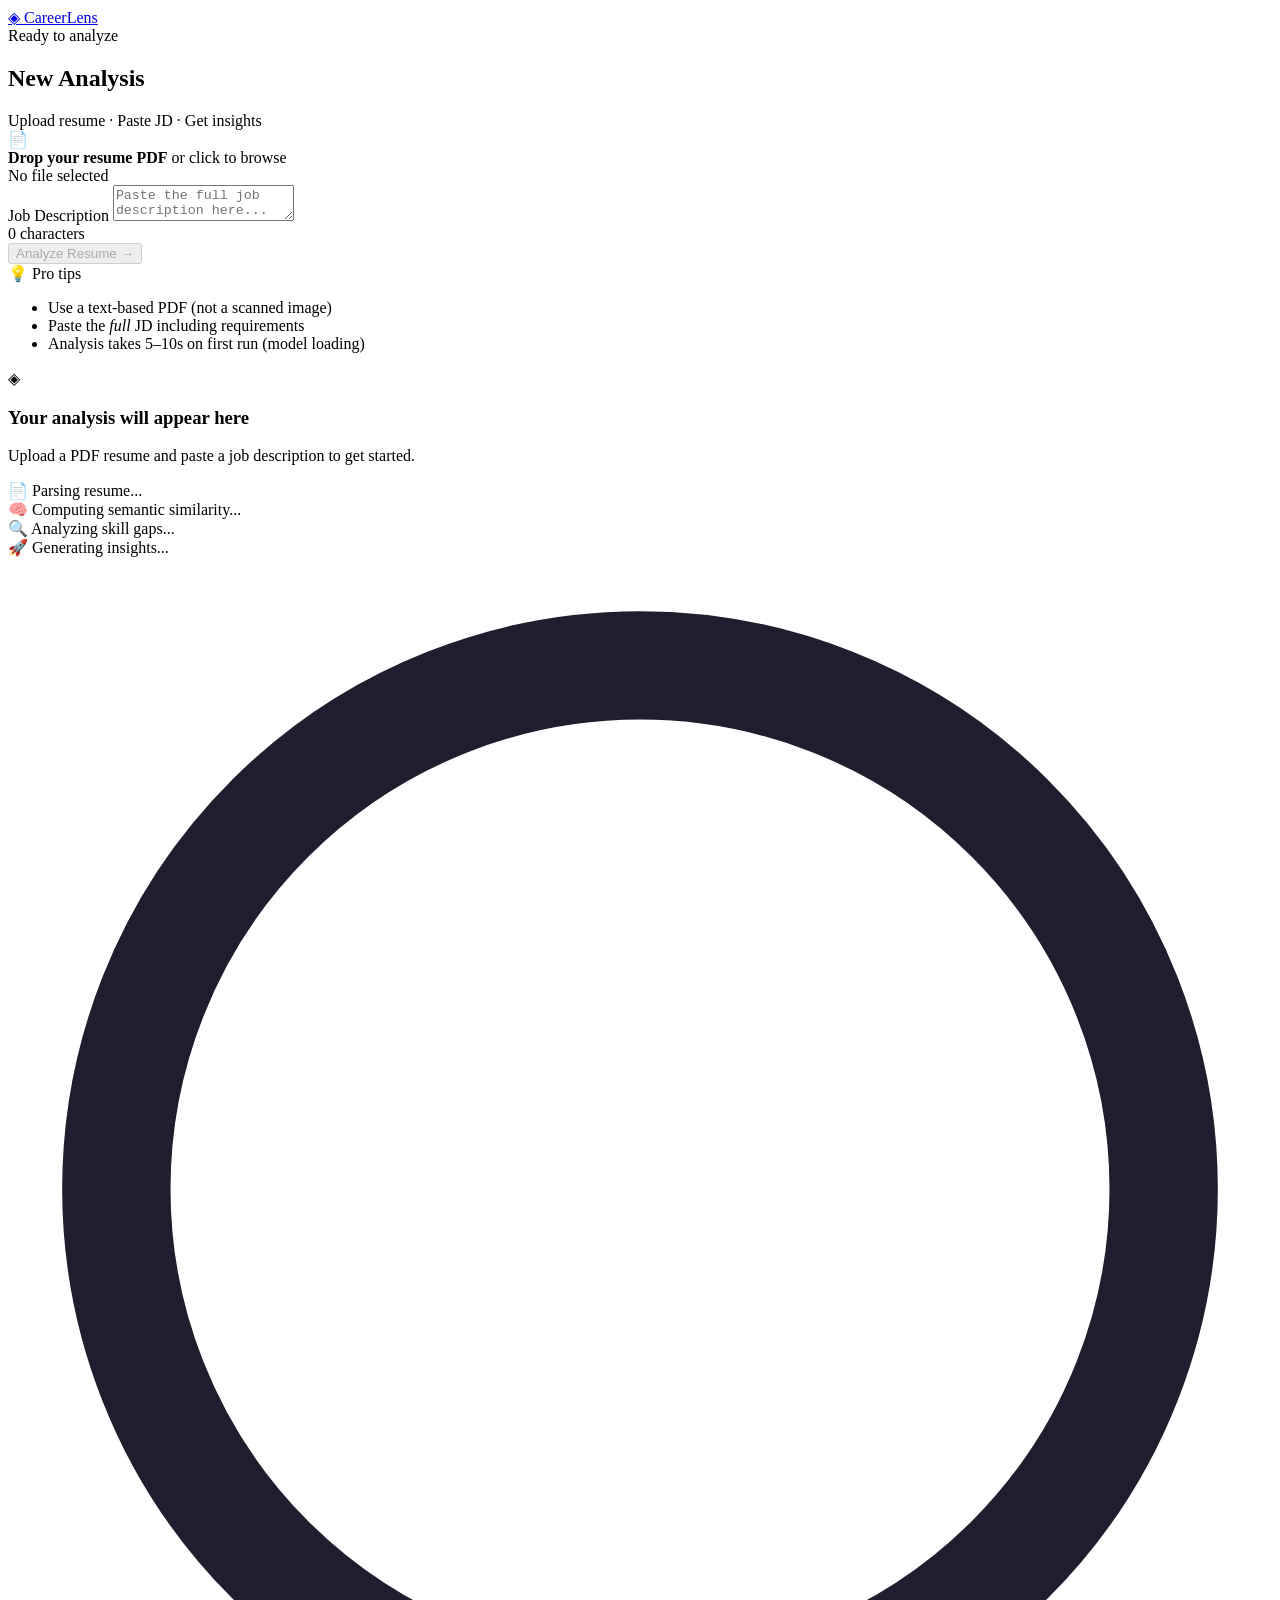
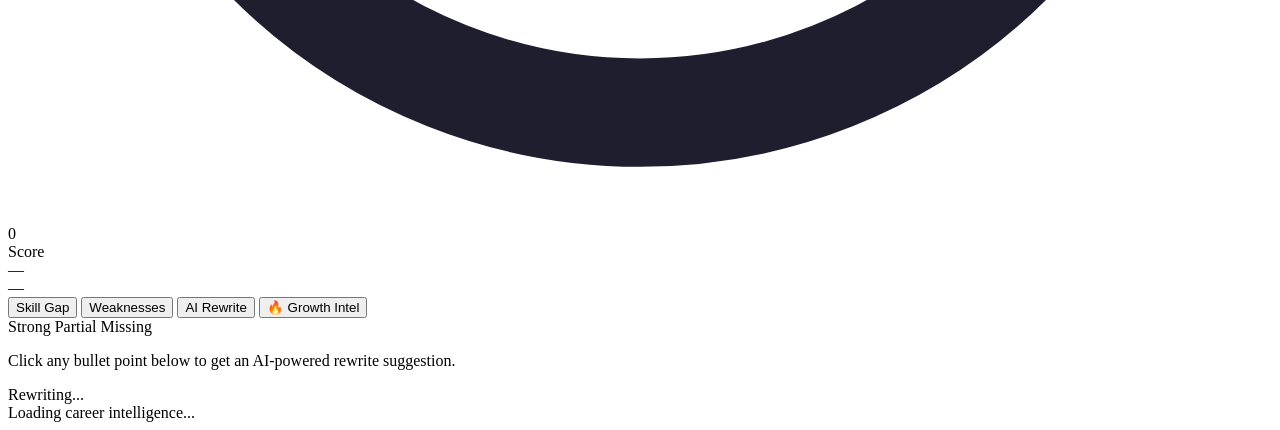
==== frontend/dashboard.html @ 527332ee "Done" ====
<!DOCTYPE html>
<html lang="en">
<head>
  <meta charset="UTF-8" />
  <meta name="viewport" content="width=device-width, initial-scale=1.0"/>
  <title>CareerLens — Dashboard</title>
  <link rel="preconnect" href="https://fonts.googleapis.com">
  <link href="https://fonts.googleapis.com/css2?family=Syne:wght@400;600;700;800&family=DM+Sans:ital,opsz,wght@0,9..40,300;0,9..40,400;0,9..40,500;1,9..40,300&display=swap" rel="stylesheet">
  <link rel="stylesheet" href="/static/css/dashboard.css">
</head>
<body>

  <!-- ── NAV ── -->
  <nav class="dash-nav">
    <a href="/" class="nav-logo"><span class="logo-mark">◈</span> CareerLens</a>
    <div class="nav-status" id="navStatus">Ready to analyze</div>
  </nav>

  <!-- ── MAIN LAYOUT ── -->
  <main class="dash-layout">

    <!-- ════ LEFT: INPUT PANEL ════ -->
    <aside class="input-panel">
      <div class="panel-header">
        <h2>New Analysis</h2>
        <span class="panel-sub">Upload resume · Paste JD · Get insights</span>
      </div>

      <!-- Resume Upload -->
      <div class="upload-zone" id="uploadZone">
        <div class="upload-icon">📄</div>
        <div class="upload-text">
          <strong>Drop your resume PDF</strong>
          <span>or click to browse</span>
        </div>
        <input type="file" id="resumeFile" accept=".pdf" hidden>
        <div class="upload-file-name" id="fileName">No file selected</div>
      </div>

      <!-- Job Description -->
      <div class="jd-section">
        <label class="input-label">Job Description</label>
        <textarea id="jobDescription" class="jd-textarea"
          placeholder="Paste the full job description here...&#10;&#10;Include: title, responsibilities, required skills, nice-to-haves..."></textarea>
        <div class="jd-char-count" id="jdCharCount">0 characters</div>
      </div>

      <!-- Submit -->
      <button class="btn-analyze" id="analyzeBtn" disabled>
        <span class="btn-text">Analyze Resume</span>
        <span class="btn-icon">→</span>
      </button>

      <!-- Error -->
      <div class="error-msg" id="errorMsg"></div>

      <!-- Tips -->
      <div class="tips-box">
        <div class="tip-title">💡 Pro tips</div>
        <ul>
          <li>Use a text-based PDF (not a scanned image)</li>
          <li>Paste the <em>full</em> JD including requirements</li>
          <li>Analysis takes 5–10s on first run (model loading)</li>
        </ul>
      </div>
    </aside>

    <!-- ════ RIGHT: RESULTS ════ -->
    <section class="results-panel" id="resultsPanel">

      <!-- Empty state -->
      <div class="empty-state" id="emptyState">
        <div class="empty-icon">◈</div>
        <h3>Your analysis will appear here</h3>
        <p>Upload a PDF resume and paste a job description to get started.</p>
      </div>

      <!-- Loading state -->
      <div class="loading-state hidden" id="loadingState">
        <div class="loader-ring"></div>
        <div class="loader-steps">
          <div class="loader-step active" id="step1">📄 Parsing resume...</div>
          <div class="loader-step" id="step2">🧠 Computing semantic similarity...</div>
          <div class="loader-step" id="step3">🔍 Analyzing skill gaps...</div>
          <div class="loader-step" id="step4">🚀 Generating insights...</div>
        </div>
      </div>

      <!-- Results (hidden until data loads) -->
      <div class="results-content hidden" id="resultsContent">

        <!-- ── SCORE HEADER ── -->
        <div class="results-header">
          <div class="score-section">
            <div class="score-ring-container">
              <svg viewBox="0 0 140 140" class="score-ring-svg" id="scoreRingSvg">
                <circle cx="70" cy="70" r="58" fill="none" stroke="#1e1e2e" stroke-width="12"/>
                <circle cx="70" cy="70" r="58" fill="none" id="scoreArc"
                  stroke="#00d4aa" stroke-width="12"
                  stroke-dasharray="364.4" stroke-dashoffset="364.4"
                  stroke-linecap="round"
                  transform="rotate(-90 70 70)"/>
              </svg>
              <div class="score-center">
                <div class="score-number" id="scoreNumber">0</div>
                <div class="score-label" id="scoreLabel">Score</div>
              </div>
            </div>
            <div class="score-meta">
              <div class="score-role" id="scoreRole">—</div>
              <div class="score-badge" id="scoreBadge">—</div>
              <div class="score-id" id="scoreId"></div>
            </div>
          </div>
        </div>

        <!-- ── TABS ── -->
        <div class="tab-bar">
          <button class="tab-btn active" data-tab="skills">Skill Gap</button>
          <button class="tab-btn" data-tab="weaknesses">Weaknesses</button>
          <button class="tab-btn" data-tab="rewrite">AI Rewrite</button>
          <button class="tab-btn" data-tab="insights">🔥 Growth Intel</button>
        </div>

        <!-- ── TAB: SKILLS ── -->
        <div class="tab-panel active" id="tab-skills">
          <div class="heatmap-legend">
            <span class="legend-item"><span class="dot dot-strong"></span>Strong</span>
            <span class="legend-item"><span class="dot dot-partial"></span>Partial</span>
            <span class="legend-item"><span class="dot dot-missing"></span>Missing</span>
          </div>
          <div class="skill-heatmap" id="skillHeatmap"></div>
        </div>

        <!-- ── TAB: WEAKNESSES ── -->
        <div class="tab-panel hidden" id="tab-weaknesses">
          <div class="weakness-list" id="weaknessList"></div>
        </div>

        <!-- ── TAB: REWRITE ── -->
        <div class="tab-panel hidden" id="tab-rewrite">
          <div class="rewrite-intro">
            <p>Click any bullet point below to get an AI-powered rewrite suggestion.</p>
          </div>
          <div class="bullet-list" id="bulletList"></div>
          <div class="rewrite-panel hidden" id="rewritePanel">
            <div class="rewrite-loading hidden" id="rewriteLoading">
              <div class="mini-loader"></div> Rewriting...
            </div>
            <div class="rewrite-result" id="rewriteResult"></div>
          </div>
        </div>

        <!-- ── TAB: INSIGHTS ── -->
        <div class="tab-panel hidden" id="tab-insights">
          <div class="insights-container" id="insightsContainer">
            <div class="insights-loading">Loading career intelligence...</div>
          </div>
        </div>

      </div>
    </section>

  </main>

  <script src="/static/js/dashboard.js"></script>
</body>
</html>
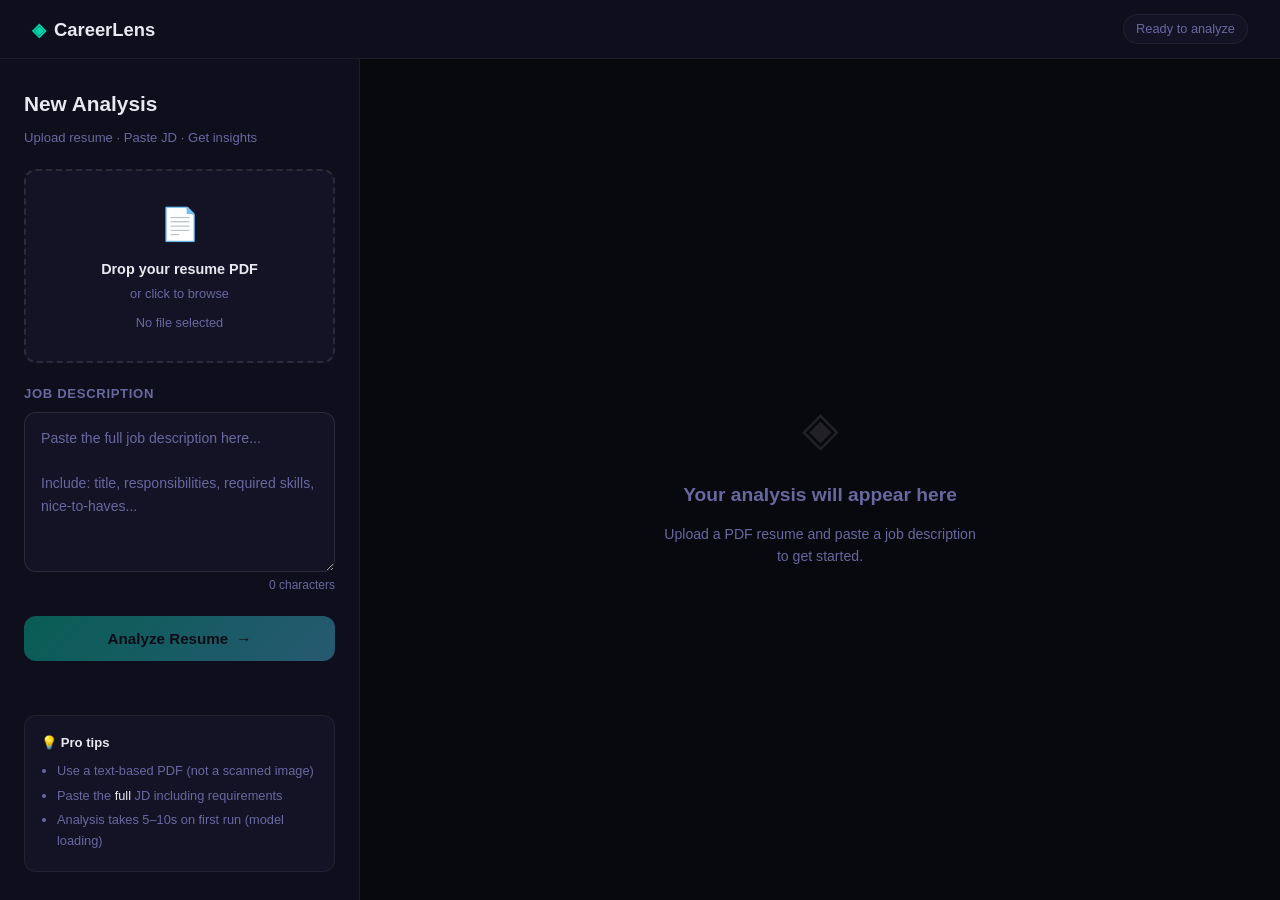
==== commit 4fe936b3: "Done" ====
--- a/frontend/dashboard.html
+++ b/frontend/dashboard.html
@@ -6,7 +6,7 @@
   <title>CareerLens — Dashboard</title>
   <link rel="preconnect" href="https://fonts.googleapis.com">
   <link href="https://fonts.googleapis.com/css2?family=Syne:wght@400;600;700;800&family=DM+Sans:ital,opsz,wght@0,9..40,300;0,9..40,400;0,9..40,500;1,9..40,300&display=swap" rel="stylesheet">
-  <link rel="stylesheet" href="/static/css/dashboard.css">
+  <link rel="stylesheet" href="/frontend/css/dashboard.css">
 </head>
 <body>
 
@@ -163,6 +163,6 @@
 
   </main>
 
-  <script src="/static/js/dashboard.js"></script>
+  <script src="/frontend/js/dashboard.js"></script>
 </body>
 </html>
--- a/frontend/css/dashboard.css
+++ b/frontend/css/dashboard.css
@@ -0,0 +1,412 @@
+/* CareerLens — Dashboard Styles */
+
+*, *::before, *::after { box-sizing: border-box; margin: 0; padding: 0; }
+
+:root {
+  --bg:        #08080f;
+  --bg-panel:  #0e0e1c;
+  --bg-card:   #131325;
+  --bg-card2:  #1a1a30;
+  --border:    #ffffff0f;
+  --border-h:  #ffffff1a;
+  --teal:      #00d4aa;
+  --teal-dim:  #00d4aa25;
+  --blue:      #4cc9f0;
+  --purple:    #7b61ff;
+  --text:      #e8e8f0;
+  --muted:     #6868a0;
+  --danger:    #ff4d6d;
+  --warn:      #ffd166;
+  --success:   #06d6a0;
+  --radius:    12px;
+  --font-head: 'Syne', sans-serif;
+  --font-body: 'DM Sans', sans-serif;
+}
+
+html, body { height: 100%; overflow-x: hidden; }
+body {
+  background: var(--bg);
+  color: var(--text);
+  font-family: var(--font-body);
+  font-size: 15px;
+  line-height: 1.6;
+  display: flex; flex-direction: column;
+}
+
+/* ── NAV ── */
+.dash-nav {
+  display: flex; align-items: center; justify-content: space-between;
+  padding: 14px 32px;
+  background: var(--bg-panel);
+  border-bottom: 1px solid var(--border);
+  flex-shrink: 0; z-index: 100;
+}
+.nav-logo {
+  font-family: var(--font-head); font-size: 1.15rem; font-weight: 700;
+  color: var(--text); text-decoration: none;
+  display: flex; align-items: center; gap: 8px;
+}
+.logo-mark { color: var(--teal); }
+.nav-status {
+  font-size: 0.8rem; color: var(--muted);
+  background: var(--bg-card); border: 1px solid var(--border);
+  padding: 4px 12px; border-radius: 20px;
+}
+.nav-status.analyzing { color: var(--teal); border-color: var(--teal-dim); }
+
+/* ── LAYOUT ── */
+.dash-layout {
+  display: grid;
+  grid-template-columns: 360px 1fr;
+  flex: 1; overflow: hidden;
+}
+
+/* ── INPUT PANEL ── */
+.input-panel {
+  background: var(--bg-panel);
+  border-right: 1px solid var(--border);
+  padding: 28px 24px;
+  overflow-y: auto;
+  display: flex; flex-direction: column; gap: 20px;
+}
+.panel-header h2 {
+  font-family: var(--font-head); font-size: 1.3rem; font-weight: 700;
+  margin-bottom: 4px;
+}
+.panel-sub { color: var(--muted); font-size: 0.82rem; }
+
+/* Upload Zone */
+.upload-zone {
+  border: 2px dashed var(--border-h);
+  border-radius: var(--radius);
+  padding: 28px 20px;
+  display: flex; flex-direction: column; align-items: center;
+  gap: 8px; text-align: center; cursor: pointer;
+  transition: border-color .2s, background .2s;
+  background: var(--bg-card);
+}
+.upload-zone:hover, .upload-zone.drag-over {
+  border-color: var(--teal);
+  background: var(--teal-dim);
+}
+.upload-zone.has-file { border-color: var(--success); background: #06d6a015; }
+.upload-icon { font-size: 2rem; }
+.upload-text strong { display: block; font-size: 0.9rem; color: var(--text); }
+.upload-text span { font-size: 0.8rem; color: var(--muted); }
+.upload-file-name {
+  font-size: 0.8rem; color: var(--muted);
+  max-width: 200px; overflow: hidden; text-overflow: ellipsis; white-space: nowrap;
+}
+.upload-file-name.ready { color: var(--success); font-weight: 600; }
+
+/* JD */
+.input-label { display: block; font-size: 0.82rem; font-weight: 600; color: var(--muted); margin-bottom: 8px; text-transform: uppercase; letter-spacing: 0.05em; }
+.jd-section { display: flex; flex-direction: column; }
+.jd-textarea {
+  background: var(--bg-card); border: 1px solid var(--border-h);
+  border-radius: var(--radius); padding: 14px 16px;
+  color: var(--text); font-family: var(--font-body); font-size: 0.88rem;
+  line-height: 1.6; resize: vertical; min-height: 160px;
+  outline: none; transition: border-color .2s;
+}
+.jd-textarea:focus { border-color: var(--teal); }
+.jd-textarea::placeholder { color: var(--muted); }
+.jd-char-count { font-size: 0.75rem; color: var(--muted); text-align: right; margin-top: 4px; }
+
+/* Analyze Button */
+.btn-analyze {
+  display: flex; align-items: center; justify-content: center; gap: 8px;
+  background: linear-gradient(135deg, var(--teal), var(--blue));
+  color: #080810; font-family: var(--font-head); font-weight: 700;
+  font-size: 0.95rem; padding: 14px; border-radius: var(--radius);
+  border: none; cursor: pointer; transition: all .2s;
+}
+.btn-analyze:hover:not(:disabled) { transform: translateY(-2px); box-shadow: 0 8px 24px var(--teal-dim); }
+.btn-analyze:disabled { opacity: 0.4; cursor: not-allowed; transform: none; }
+.btn-analyze.loading { opacity: 0.8; animation: pulse 1.5s ease-in-out infinite; }
+@keyframes pulse { 0%,100% { opacity: 0.8; } 50% { opacity: 0.5; } }
+
+/* Error */
+.error-msg {
+  color: var(--danger); font-size: 0.85rem;
+  background: #ff4d6d15; border: 1px solid #ff4d6d30;
+  border-radius: 8px; padding: 10px 14px;
+  display: none;
+}
+.error-msg.visible { display: block; }
+
+/* Tips */
+.tips-box {
+  background: var(--bg-card); border: 1px solid var(--border);
+  border-radius: var(--radius); padding: 16px;
+  margin-top: auto;
+}
+.tip-title { font-size: 0.82rem; font-weight: 700; margin-bottom: 8px; }
+.tips-box ul { padding-left: 16px; }
+.tips-box li { font-size: 0.8rem; color: var(--muted); margin-bottom: 4px; }
+.tips-box em { color: var(--text); font-style: normal; }
+
+/* ── RESULTS PANEL ── */
+.results-panel {
+  overflow-y: auto;
+  padding: 28px 32px;
+  display: flex; flex-direction: column;
+}
+
+/* Empty State */
+.empty-state {
+  flex: 1; display: flex; flex-direction: column;
+  align-items: center; justify-content: center;
+  text-align: center; gap: 12px;
+}
+.empty-icon { font-size: 3rem; color: var(--border-h); }
+.empty-state h3 { font-family: var(--font-head); font-size: 1.2rem; color: var(--muted); }
+.empty-state p { color: var(--muted); font-size: 0.88rem; max-width: 320px; }
+
+/* Loading State */
+.loading-state {
+  flex: 1; display: flex; flex-direction: column;
+  align-items: center; justify-content: center; gap: 32px;
+}
+.loader-ring {
+  width: 64px; height: 64px;
+  border: 3px solid var(--border-h);
+  border-top-color: var(--teal);
+  border-radius: 50%;
+  animation: spin 0.8s linear infinite;
+}
+@keyframes spin { to { transform: rotate(360deg); } }
+.loader-steps { display: flex; flex-direction: column; gap: 8px; }
+.loader-step {
+  font-size: 0.85rem; color: var(--muted);
+  padding: 8px 16px; border-radius: 8px;
+  transition: all .3s;
+}
+.loader-step.active { color: var(--teal); background: var(--teal-dim); font-weight: 600; }
+.loader-step.done { color: var(--success); }
+
+/* ── SCORE HEADER ── */
+.results-header {
+  background: var(--bg-card);
+  border: 1px solid var(--border);
+  border-radius: 16px; padding: 28px;
+  margin-bottom: 24px;
+}
+.score-section { display: flex; align-items: center; gap: 32px; }
+.score-ring-container { position: relative; width: 130px; height: 130px; flex-shrink: 0; }
+.score-ring-svg { width: 100%; height: 100%; }
+.score-center {
+  position: absolute; inset: 0;
+  display: flex; flex-direction: column;
+  align-items: center; justify-content: center;
+}
+.score-number {
+  font-family: var(--font-head); font-size: 2.4rem; font-weight: 800;
+  transition: color .3s;
+}
+.score-label { font-size: 0.72rem; color: var(--muted); margin-top: -2px; }
+.score-role { font-family: var(--font-head); font-size: 1.1rem; font-weight: 700; margin-bottom: 8px; }
+.score-badge {
+  display: inline-block; font-size: 0.78rem; font-weight: 700;
+  padding: 4px 14px; border-radius: 20px; margin-bottom: 12px;
+}
+.score-badge.excellent { background: #00d4aa20; color: var(--teal); }
+.score-badge.good { background: #4cc9f020; color: var(--blue); }
+.score-badge.fair { background: #ffd16620; color: var(--warn); }
+.score-badge.poor { background: #ff4d6d20; color: var(--danger); }
+.score-id { font-size: 0.75rem; color: var(--muted); }
+
+/* ── TABS ── */
+.tab-bar {
+  display: flex; gap: 4px; margin-bottom: 20px;
+  background: var(--bg-card); border: 1px solid var(--border);
+  border-radius: var(--radius); padding: 4px;
+}
+.tab-btn {
+  flex: 1; padding: 8px 4px; border-radius: 8px; border: none;
+  background: transparent; color: var(--muted);
+  font-family: var(--font-body); font-size: 0.82rem; font-weight: 600;
+  cursor: pointer; transition: all .2s;
+}
+.tab-btn.active { background: var(--bg-card2); color: var(--text); }
+.tab-btn:hover:not(.active) { color: var(--text); }
+
+.tab-panel { display: flex; flex-direction: column; gap: 16px; }
+.tab-panel.hidden { display: none; }
+
+/* ── HEATMAP ── */
+.heatmap-legend {
+  display: flex; gap: 16px; margin-bottom: 4px;
+}
+.legend-item { display: flex; align-items: center; gap: 6px; font-size: 0.8rem; color: var(--muted); }
+.dot { width: 10px; height: 10px; border-radius: 50%; }
+.dot-strong { background: var(--teal); }
+.dot-partial { background: var(--warn); }
+.dot-missing { background: var(--danger); }
+
+.skill-heatmap {
+  display: grid;
+  grid-template-columns: repeat(auto-fill, minmax(140px, 1fr));
+  gap: 10px;
+}
+.skill-cell {
+  background: var(--bg-card); border: 1px solid var(--border);
+  border-radius: 10px; padding: 10px 12px;
+  display: flex; flex-direction: column; gap: 4px;
+  transition: transform .15s;
+  animation: cellIn .4s ease-out both;
+}
+.skill-cell:hover { transform: translateY(-2px); }
+@keyframes cellIn { from { opacity:0; transform: scale(.9); } to { opacity:1; transform: scale(1); } }
+.skill-cell.strong { border-color: #00d4aa30; background: #00d4aa0a; }
+.skill-cell.partial { border-color: #ffd16630; background: #ffd1660a; }
+.skill-cell.missing { border-color: #ff4d6d30; background: #ff4d6d0a; }
+.skill-name { font-size: 0.82rem; font-weight: 600; }
+.skill-bar { height: 3px; border-radius: 2px; background: var(--border); margin-top: 2px; }
+.skill-bar-fill { height: 100%; border-radius: 2px; }
+.skill-cell.strong .skill-bar-fill { background: var(--teal); }
+.skill-cell.partial .skill-bar-fill { background: var(--warn); }
+.skill-cell.missing .skill-bar-fill { background: var(--danger); }
+.skill-status { font-size: 0.7rem; }
+.skill-cell.strong .skill-status { color: var(--teal); }
+.skill-cell.partial .skill-status { color: var(--warn); }
+.skill-cell.missing .skill-status { color: var(--danger); }
+
+/* ── WEAKNESSES ── */
+.weakness-list { display: flex; flex-direction: column; gap: 12px; }
+.weakness-card {
+  background: var(--bg-card); border: 1px solid var(--border);
+  border-radius: var(--radius); padding: 16px 18px;
+  border-left: 3px solid var(--border);
+  animation: cardIn .3s ease-out both;
+}
+@keyframes cardIn { from { opacity:0; transform: translateY(8px); } }
+.weakness-card.high { border-left-color: var(--danger); }
+.weakness-card.medium { border-left-color: var(--warn); }
+.weakness-card.low { border-left-color: var(--blue); }
+.weakness-header { display: flex; align-items: center; gap: 8px; margin-bottom: 6px; }
+.weakness-section { font-size: 0.72rem; font-weight: 700; text-transform: uppercase; letter-spacing: 0.05em; color: var(--muted); }
+.severity-badge { font-size: 0.68rem; font-weight: 700; padding: 2px 8px; border-radius: 4px; }
+.severity-badge.high { background: #ff4d6d20; color: var(--danger); }
+.severity-badge.medium { background: #ffd16620; color: var(--warn); }
+.severity-badge.low { background: #4cc9f020; color: var(--blue); }
+.weakness-issue { font-size: 0.88rem; font-weight: 600; margin-bottom: 4px; }
+.weakness-suggestion { font-size: 0.82rem; color: var(--muted); }
+
+/* ── REWRITE ── */
+.rewrite-intro p { color: var(--muted); font-size: 0.85rem; }
+.bullet-list { display: flex; flex-direction: column; gap: 8px; }
+.bullet-item {
+  background: var(--bg-card); border: 1px solid var(--border);
+  border-radius: 8px; padding: 10px 14px;
+  font-size: 0.85rem; cursor: pointer;
+  transition: border-color .2s, background .2s;
+  display: flex; gap: 8px; align-items: flex-start;
+}
+.bullet-item::before { content: "→"; color: var(--muted); flex-shrink: 0; }
+.bullet-item:hover { border-color: var(--teal); background: var(--teal-dim); }
+.bullet-item.selected { border-color: var(--teal); background: var(--teal-dim); }
+.rewrite-panel {
+  background: var(--bg-card); border: 1px solid var(--border);
+  border-radius: var(--radius); padding: 20px; margin-top: 4px;
+}
+.rewrite-loading { display: flex; align-items: center; gap: 10px; color: var(--muted); font-size: 0.85rem; }
+.mini-loader {
+  width: 16px; height: 16px; border: 2px solid var(--border-h);
+  border-top-color: var(--teal); border-radius: 50%;
+  animation: spin .6s linear infinite; flex-shrink: 0;
+}
+.before-after { display: grid; grid-template-columns: 1fr 1fr; gap: 16px; margin-bottom: 14px; }
+.ba-col label { display: block; font-size: 0.72rem; font-weight: 700; text-transform: uppercase; letter-spacing: 0.05em; margin-bottom: 6px; }
+.ba-col.before label { color: var(--danger); }
+.ba-col.after label { color: var(--success); }
+.ba-text {
+  background: var(--bg-card2); border: 1px solid var(--border);
+  border-radius: 8px; padding: 10px 12px;
+  font-size: 0.82rem; line-height: 1.6; color: var(--text);
+}
+.ba-col.before .ba-text { border-color: #ff4d6d20; }
+.ba-col.after .ba-text { border-color: #06d6a020; }
+.rewrite-reason {
+  font-size: 0.8rem; color: var(--muted);
+  background: var(--bg-card2); border-radius: 8px; padding: 8px 12px;
+  margin-bottom: 10px;
+}
+.rewrite-kws { display: flex; gap: 6px; flex-wrap: wrap; }
+.kw-tag {
+  font-size: 0.72rem; padding: 3px 10px; border-radius: 20px;
+  background: #4cc9f015; color: var(--blue); border: 1px solid #4cc9f030;
+}
+.btn-copy {
+  margin-top: 12px; background: var(--teal); color: #080810;
+  border: none; border-radius: 8px; padding: 8px 16px;
+  font-size: 0.82rem; font-weight: 700; cursor: pointer;
+  transition: opacity .2s;
+}
+.btn-copy:hover { opacity: 0.85; }
+
+/* ── INSIGHTS ── */
+.insights-container { display: flex; flex-direction: column; gap: 20px; }
+.insights-loading { color: var(--muted); font-size: 0.85rem; text-align: center; padding: 40px; }
+.insight-market {
+  background: linear-gradient(135deg, #00d4aa10, #4cc9f010);
+  border: 1px solid #00d4aa30; border-radius: var(--radius); padding: 20px;
+}
+.insight-market-label { font-size: 0.72rem; font-weight: 700; text-transform: uppercase; letter-spacing: 0.06em; color: var(--teal); margin-bottom: 8px; }
+.insight-market p { font-size: 0.9rem; line-height: 1.6; }
+
+.score-boost-bar {
+  background: var(--bg-card); border: 1px solid var(--border);
+  border-radius: var(--radius); padding: 20px;
+}
+.boost-label { font-size: 0.82rem; color: var(--muted); margin-bottom: 12px; }
+.boost-track {
+  height: 8px; background: var(--border-h); border-radius: 4px;
+  overflow: hidden; margin-bottom: 8px; position: relative;
+}
+.boost-current, .boost-projected {
+  position: absolute; top: 0; height: 100%; border-radius: 4px;
+  transition: width 1s ease-out;
+}
+.boost-current { background: var(--muted); }
+.boost-projected { background: linear-gradient(90deg, var(--teal), var(--blue)); }
+.boost-numbers { display: flex; justify-content: space-between; font-size: 0.8rem; }
+.boost-num { font-family: var(--font-head); font-weight: 700; }
+.boost-num.now { color: var(--muted); }
+.boost-num.projected { color: var(--teal); }
+
+.skills-roadmap { display: flex; flex-direction: column; gap: 12px; }
+.roadmap-title { font-family: var(--font-head); font-size: 1rem; font-weight: 700; margin-bottom: 4px; }
+.skill-path-card {
+  background: var(--bg-card); border: 1px solid var(--border);
+  border-radius: var(--radius); padding: 16px;
+  animation: cardIn .4s ease-out both;
+}
+.skill-path-header { display: flex; align-items: center; justify-content: space-between; margin-bottom: 10px; }
+.skill-path-name { font-family: var(--font-head); font-size: 0.95rem; font-weight: 700; }
+.skill-path-priority {
+  font-size: 0.7rem; font-weight: 700; padding: 2px 8px;
+  border-radius: 20px; background: var(--teal-dim); color: var(--teal);
+}
+.skill-path-meta { display: flex; gap: 16px; margin-bottom: 10px; }
+.path-meta-item { font-size: 0.78rem; color: var(--muted); }
+.path-meta-item strong { color: var(--text); }
+.skill-path-resources { display: flex; flex-direction: column; gap: 4px; }
+.resource-link {
+  font-size: 0.78rem; color: var(--blue); padding: 2px 0;
+  display: flex; align-items: center; gap: 6px;
+}
+.resource-link::before { content: "→"; }
+
+.career-tips { display: flex; flex-direction: column; gap: 8px; }
+.tips-title { font-family: var(--font-head); font-size: 1rem; font-weight: 700; margin-bottom: 4px; }
+.tip-item {
+  display: flex; gap: 10px; align-items: flex-start;
+  background: var(--bg-card); border: 1px solid var(--border);
+  border-radius: 8px; padding: 10px 14px;
+  font-size: 0.84rem;
+}
+.tip-item::before { content: "✦"; color: var(--teal); flex-shrink: 0; }
+
+/* Utilities */
+.hidden { display: none !important; }
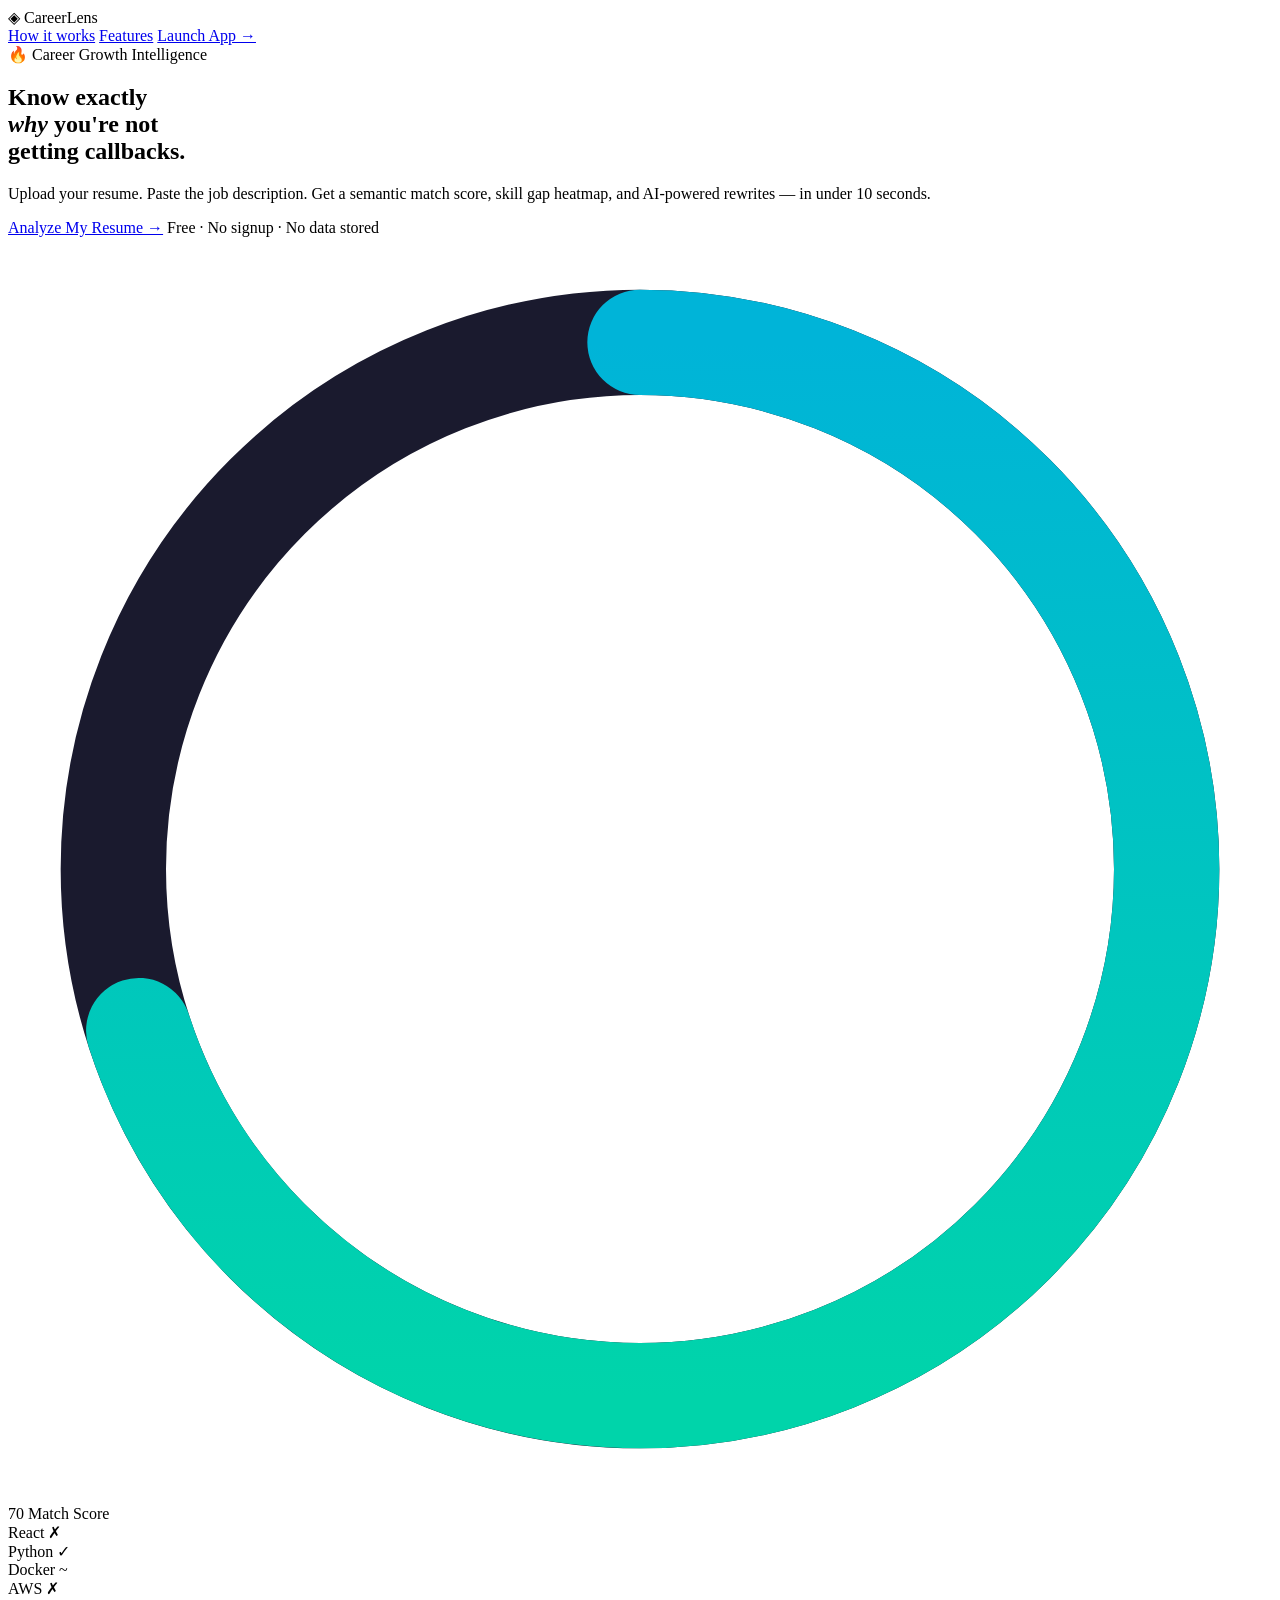
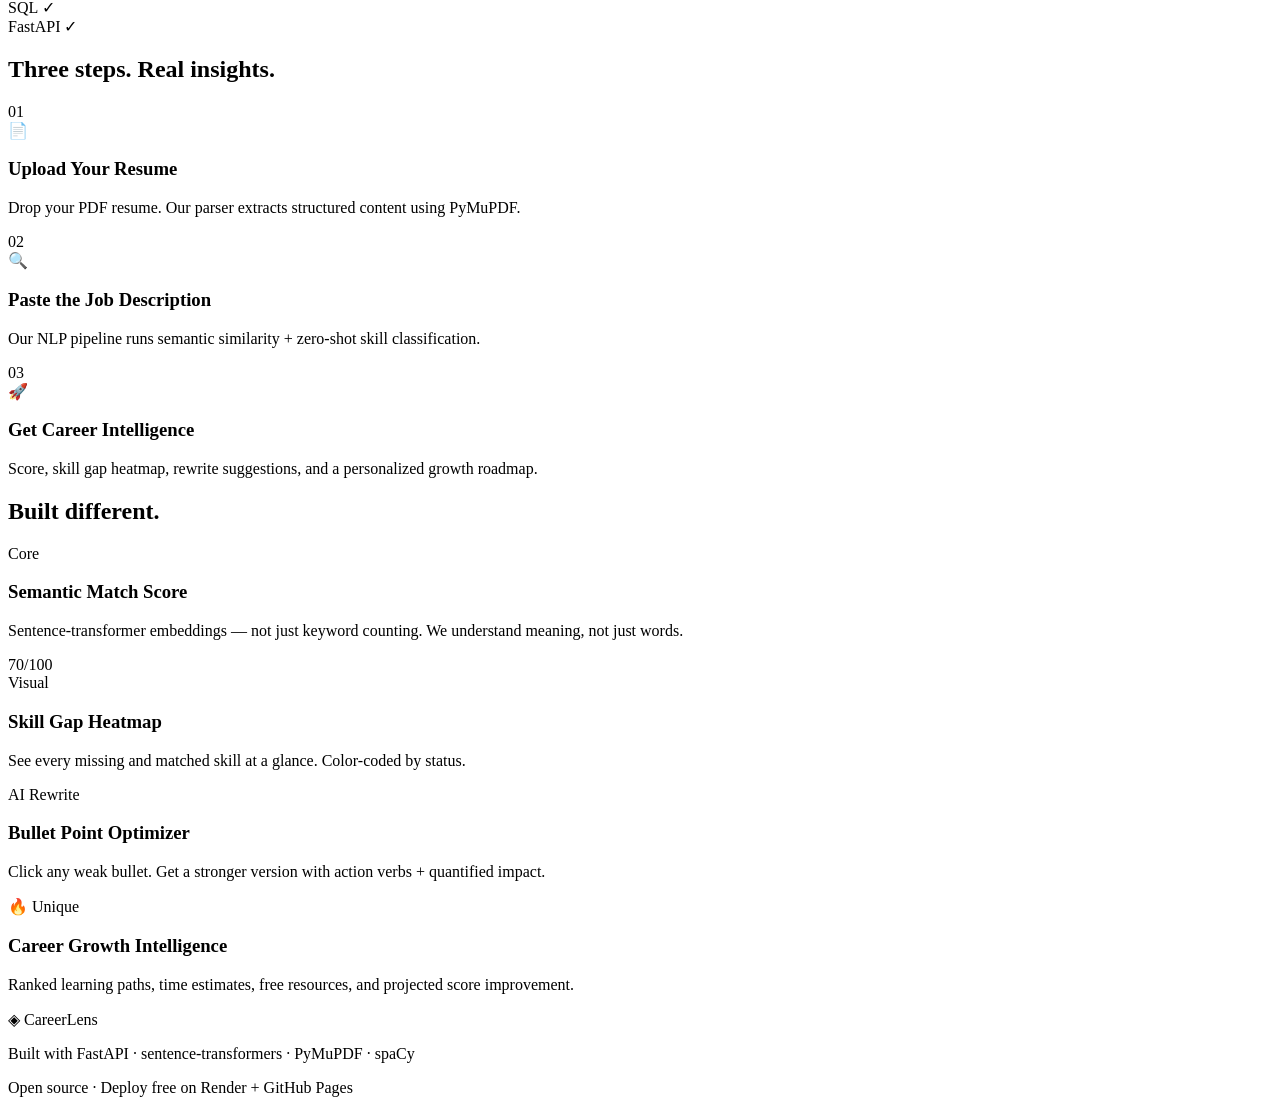
==== commit 5e799eb2: "Done" ====
--- a/frontend/dashboard.html
+++ b/frontend/dashboard.html
@@ -3,166 +3,144 @@
 <head>
   <meta charset="UTF-8" />
   <meta name="viewport" content="width=device-width, initial-scale=1.0"/>
-  <title>CareerLens — Dashboard</title>
+  <title>CareerLens — AI-Powered Career Intelligence</title>
   <link rel="preconnect" href="https://fonts.googleapis.com">
   <link href="https://fonts.googleapis.com/css2?family=Syne:wght@400;600;700;800&family=DM+Sans:ital,opsz,wght@0,9..40,300;0,9..40,400;0,9..40,500;1,9..40,300&display=swap" rel="stylesheet">
-  <link rel="stylesheet" href="/frontend/css/dashboard.css">
+  <link rel="stylesheet" href="/static/css/index.css">
 </head>
 <body>
 
   <!-- ── NAV ── -->
-  <nav class="dash-nav">
-    <a href="/" class="nav-logo"><span class="logo-mark">◈</span> CareerLens</a>
-    <div class="nav-status" id="navStatus">Ready to analyze</div>
+  <nav class="nav">
+    <div class="nav-logo">
+      <span class="logo-mark">◈</span>
+      <span>CareerLens</span>
+    </div>
+    <div class="nav-links">
+      <a href="#how">How it works</a>
+      <a href="#features">Features</a>
+      <a href="/dashboard" class="btn-nav">Launch App →</a>
+    </div>
   </nav>
 
-  <!-- ── MAIN LAYOUT ── -->
-  <main class="dash-layout">
-
-    <!-- ════ LEFT: INPUT PANEL ════ -->
-    <aside class="input-panel">
-      <div class="panel-header">
-        <h2>New Analysis</h2>
-        <span class="panel-sub">Upload resume · Paste JD · Get insights</span>
+  <!-- ── HERO ── -->
+  <section class="hero">
+    <div class="hero-bg">
+      <div class="blob blob-1"></div>
+      <div class="blob blob-2"></div>
+      <div class="grid-overlay"></div>
+    </div>
+    <div class="hero-content">
+      <div class="hero-badge">🔥 Career Growth Intelligence</div>
+      <h1 class="hero-title">
+        Know exactly<br>
+        <em>why</em> you're not<br>
+        getting callbacks.
+      </h1>
+      <p class="hero-sub">
+        Upload your resume. Paste the job description. Get a semantic match score,
+        skill gap heatmap, and AI-powered rewrites — in under 10 seconds.
+      </p>
+      <div class="hero-cta">
+        <a href="/dashboard" class="btn-primary">Analyze My Resume →</a>
+        <span class="hero-note">Free · No signup · No data stored</span>
       </div>
-
-      <!-- Resume Upload -->
-      <div class="upload-zone" id="uploadZone">
-        <div class="upload-icon">📄</div>
-        <div class="upload-text">
-          <strong>Drop your resume PDF</strong>
-          <span>or click to browse</span>
+    </div>
+    <div class="hero-visual">
+      <div class="score-preview">
+        <div class="score-ring-wrap">
+          <svg viewBox="0 0 120 120" class="ring-svg">
+            <circle cx="60" cy="60" r="50" fill="none" stroke="#1a1a2e" stroke-width="10"/>
+            <circle cx="60" cy="60" r="50" fill="none" stroke="url(#grad)" stroke-width="10"
+              stroke-dasharray="314" stroke-dashoffset="94"
+              stroke-linecap="round" transform="rotate(-90 60 60)"/>
+            <defs>
+              <linearGradient id="grad" x1="0%" y1="0%" x2="100%" y2="0%">
+                <stop offset="0%" stop-color="#00d4aa"/>
+                <stop offset="100%" stop-color="#00b4d8"/>
+              </linearGradient>
+            </defs>
+          </svg>
+          <div class="ring-label">
+            <span class="ring-num">70</span>
+            <span class="ring-sub">Match Score</span>
+          </div>
         </div>
-        <input type="file" id="resumeFile" accept=".pdf" hidden>
-        <div class="upload-file-name" id="fileName">No file selected</div>
-      </div>
-
-      <!-- Job Description -->
-      <div class="jd-section">
-        <label class="input-label">Job Description</label>
-        <textarea id="jobDescription" class="jd-textarea"
-          placeholder="Paste the full job description here...&#10;&#10;Include: title, responsibilities, required skills, nice-to-haves..."></textarea>
-        <div class="jd-char-count" id="jdCharCount">0 characters</div>
-      </div>
-
-      <!-- Submit -->
-      <button class="btn-analyze" id="analyzeBtn" disabled>
-        <span class="btn-text">Analyze Resume</span>
-        <span class="btn-icon">→</span>
-      </button>
-
-      <!-- Error -->
-      <div class="error-msg" id="errorMsg"></div>
-
-      <!-- Tips -->
-      <div class="tips-box">
-        <div class="tip-title">💡 Pro tips</div>
-        <ul>
-          <li>Use a text-based PDF (not a scanned image)</li>
-          <li>Paste the <em>full</em> JD including requirements</li>
-          <li>Analysis takes 5–10s on first run (model loading)</li>
-        </ul>
-      </div>
-    </aside>
-
-    <!-- ════ RIGHT: RESULTS ════ -->
-    <section class="results-panel" id="resultsPanel">
-
-      <!-- Empty state -->
-      <div class="empty-state" id="emptyState">
-        <div class="empty-icon">◈</div>
-        <h3>Your analysis will appear here</h3>
-        <p>Upload a PDF resume and paste a job description to get started.</p>
-      </div>
-
-      <!-- Loading state -->
-      <div class="loading-state hidden" id="loadingState">
-        <div class="loader-ring"></div>
-        <div class="loader-steps">
-          <div class="loader-step active" id="step1">📄 Parsing resume...</div>
-          <div class="loader-step" id="step2">🧠 Computing semantic similarity...</div>
-          <div class="loader-step" id="step3">🔍 Analyzing skill gaps...</div>
-          <div class="loader-step" id="step4">🚀 Generating insights...</div>
+        <div class="preview-pills">
+          <div class="pill missing">React ✗</div>
+          <div class="pill strong">Python ✓</div>
+          <div class="pill partial">Docker ~</div>
+          <div class="pill missing">AWS ✗</div>
+          <div class="pill strong">SQL ✓</div>
+          <div class="pill strong">FastAPI ✓</div>
         </div>
       </div>
+    </div>
+  </section>
 
-      <!-- Results (hidden until data loads) -->
-      <div class="results-content hidden" id="resultsContent">
+  <!-- ── HOW IT WORKS ── -->
+  <section class="steps" id="how">
+    <h2 class="section-title">Three steps. Real insights.</h2>
+    <div class="steps-grid">
+      <div class="step-card">
+        <div class="step-num">01</div>
+        <div class="step-icon">📄</div>
+        <h3>Upload Your Resume</h3>
+        <p>Drop your PDF resume. Our parser extracts structured content using PyMuPDF.</p>
+      </div>
+      <div class="step-card">
+        <div class="step-num">02</div>
+        <div class="step-icon">🔍</div>
+        <h3>Paste the Job Description</h3>
+        <p>Our NLP pipeline runs semantic similarity + zero-shot skill classification.</p>
+      </div>
+      <div class="step-card">
+        <div class="step-num">03</div>
+        <div class="step-icon">🚀</div>
+        <h3>Get Career Intelligence</h3>
+        <p>Score, skill gap heatmap, rewrite suggestions, and a personalized growth roadmap.</p>
+      </div>
+    </div>
+  </section>
 
-        <!-- ── SCORE HEADER ── -->
-        <div class="results-header">
-          <div class="score-section">
-            <div class="score-ring-container">
-              <svg viewBox="0 0 140 140" class="score-ring-svg" id="scoreRingSvg">
-                <circle cx="70" cy="70" r="58" fill="none" stroke="#1e1e2e" stroke-width="12"/>
-                <circle cx="70" cy="70" r="58" fill="none" id="scoreArc"
-                  stroke="#00d4aa" stroke-width="12"
-                  stroke-dasharray="364.4" stroke-dashoffset="364.4"
-                  stroke-linecap="round"
-                  transform="rotate(-90 70 70)"/>
-              </svg>
-              <div class="score-center">
-                <div class="score-number" id="scoreNumber">0</div>
-                <div class="score-label" id="scoreLabel">Score</div>
-              </div>
-            </div>
-            <div class="score-meta">
-              <div class="score-role" id="scoreRole">—</div>
-              <div class="score-badge" id="scoreBadge">—</div>
-              <div class="score-id" id="scoreId"></div>
-            </div>
-          </div>
+  <!-- ── FEATURES ── -->
+  <section class="features" id="features">
+    <h2 class="section-title">Built different.</h2>
+    <div class="feat-grid">
+      <div class="feat-card feat-large">
+        <div class="feat-tag">Core</div>
+        <h3>Semantic Match Score</h3>
+        <p>Sentence-transformer embeddings — not just keyword counting. We understand meaning, not just words.</p>
+        <div class="feat-bar">
+          <div class="feat-bar-fill" style="width:70%"></div>
         </div>
+        <span class="feat-score">70/100</span>
+      </div>
+      <div class="feat-card">
+        <div class="feat-tag">Visual</div>
+        <h3>Skill Gap Heatmap</h3>
+        <p>See every missing and matched skill at a glance. Color-coded by status.</p>
+      </div>
+      <div class="feat-card">
+        <div class="feat-tag">AI Rewrite</div>
+        <h3>Bullet Point Optimizer</h3>
+        <p>Click any weak bullet. Get a stronger version with action verbs + quantified impact.</p>
+      </div>
+      <div class="feat-card feat-highlight">
+        <div class="feat-tag">🔥 Unique</div>
+        <h3>Career Growth Intelligence</h3>
+        <p>Ranked learning paths, time estimates, free resources, and projected score improvement.</p>
+      </div>
+    </div>
+  </section>
 
-        <!-- ── TABS ── -->
-        <div class="tab-bar">
-          <button class="tab-btn active" data-tab="skills">Skill Gap</button>
-          <button class="tab-btn" data-tab="weaknesses">Weaknesses</button>
-          <button class="tab-btn" data-tab="rewrite">AI Rewrite</button>
-          <button class="tab-btn" data-tab="insights">🔥 Growth Intel</button>
-        </div>
+  <!-- ── FOOTER ── -->
+  <footer class="footer">
+    <div class="footer-logo">◈ CareerLens</div>
+    <p>Built with FastAPI · sentence-transformers · PyMuPDF · spaCy</p>
+    <p class="footer-small">Open source · Deploy free on Render + GitHub Pages</p>
+  </footer>
 
-        <!-- ── TAB: SKILLS ── -->
-        <div class="tab-panel active" id="tab-skills">
-          <div class="heatmap-legend">
-            <span class="legend-item"><span class="dot dot-strong"></span>Strong</span>
-            <span class="legend-item"><span class="dot dot-partial"></span>Partial</span>
-            <span class="legend-item"><span class="dot dot-missing"></span>Missing</span>
-          </div>
-          <div class="skill-heatmap" id="skillHeatmap"></div>
-        </div>
-
-        <!-- ── TAB: WEAKNESSES ── -->
-        <div class="tab-panel hidden" id="tab-weaknesses">
-          <div class="weakness-list" id="weaknessList"></div>
-        </div>
-
-        <!-- ── TAB: REWRITE ── -->
-        <div class="tab-panel hidden" id="tab-rewrite">
-          <div class="rewrite-intro">
-            <p>Click any bullet point below to get an AI-powered rewrite suggestion.</p>
-          </div>
-          <div class="bullet-list" id="bulletList"></div>
-          <div class="rewrite-panel hidden" id="rewritePanel">
-            <div class="rewrite-loading hidden" id="rewriteLoading">
-              <div class="mini-loader"></div> Rewriting...
-            </div>
-            <div class="rewrite-result" id="rewriteResult"></div>
-          </div>
-        </div>
-
-        <!-- ── TAB: INSIGHTS ── -->
-        <div class="tab-panel hidden" id="tab-insights">
-          <div class="insights-container" id="insightsContainer">
-            <div class="insights-loading">Loading career intelligence...</div>
-          </div>
-        </div>
-
-      </div>
-    </section>
-
-  </main>
-
-  <script src="/frontend/js/dashboard.js"></script>
+  <script src="/static/js/index.js"></script>
 </body>
 </html>
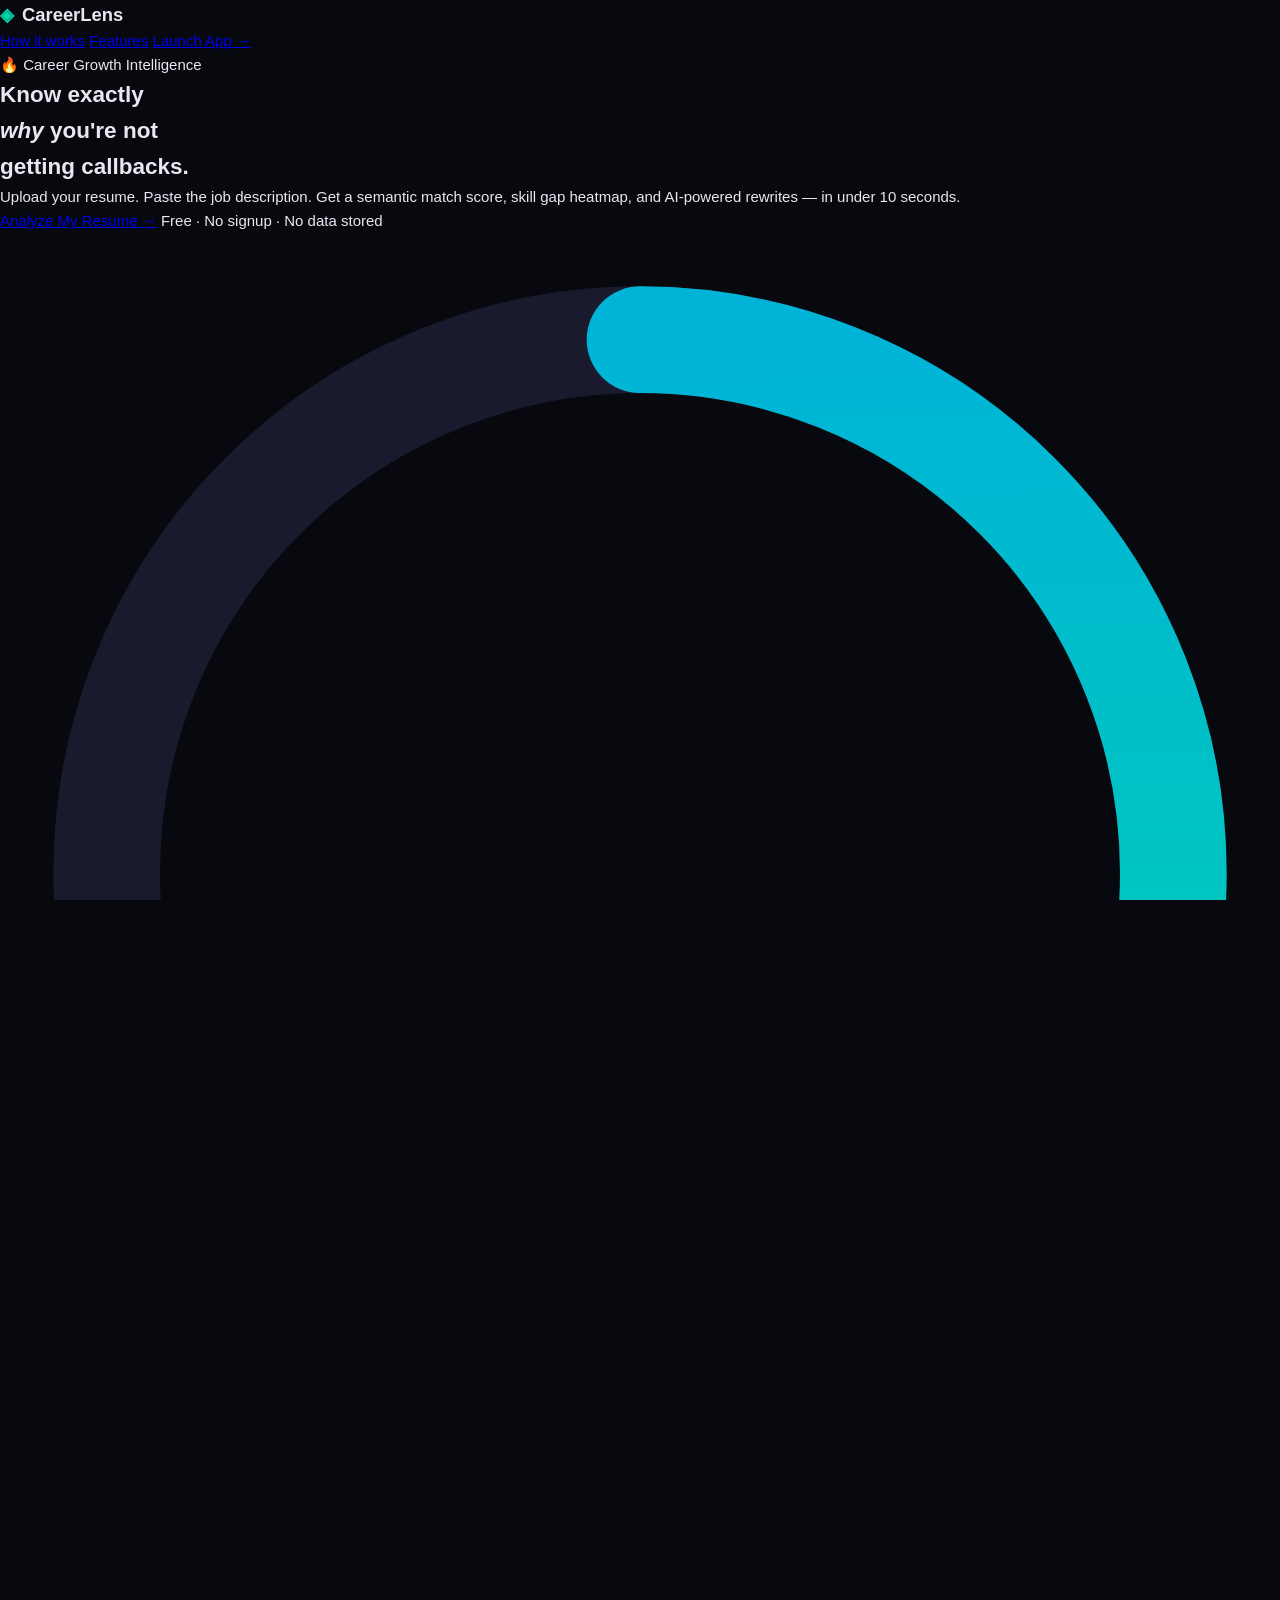
==== commit fddfe5eb: "Done" ====
--- a/frontend/dashboard.html
+++ b/frontend/dashboard.html
@@ -6,7 +6,7 @@
   <title>CareerLens — AI-Powered Career Intelligence</title>
   <link rel="preconnect" href="https://fonts.googleapis.com">
   <link href="https://fonts.googleapis.com/css2?family=Syne:wght@400;600;700;800&family=DM+Sans:ital,opsz,wght@0,9..40,300;0,9..40,400;0,9..40,500;1,9..40,300&display=swap" rel="stylesheet">
-  <link rel="stylesheet" href="/static/css/index.css">
+  <link rel="stylesheet" href="css/dashboard.css">
 </head>
 <body>
 
@@ -141,6 +141,6 @@
     <p class="footer-small">Open source · Deploy free on Render + GitHub Pages</p>
   </footer>
 
-  <script src="/static/js/index.js"></script>
+  <script src="js/dashboard.js"></script>
 </body>
 </html>
--- a/frontend/css/dashboard.css
+++ b/frontend/css/dashboard.css
@@ -0,0 +1,412 @@
+/* CareerLens — Dashboard Styles */
+
+*, *::before, *::after { box-sizing: border-box; margin: 0; padding: 0; }
+
+:root {
+  --bg:        #08080f;
+  --bg-panel:  #0e0e1c;
+  --bg-card:   #131325;
+  --bg-card2:  #1a1a30;
+  --border:    #ffffff0f;
+  --border-h:  #ffffff1a;
+  --teal:      #00d4aa;
+  --teal-dim:  #00d4aa25;
+  --blue:      #4cc9f0;
+  --purple:    #7b61ff;
+  --text:      #e8e8f0;
+  --muted:     #6868a0;
+  --danger:    #ff4d6d;
+  --warn:      #ffd166;
+  --success:   #06d6a0;
+  --radius:    12px;
+  --font-head: 'Syne', sans-serif;
+  --font-body: 'DM Sans', sans-serif;
+}
+
+html, body { height: 100%; overflow-x: hidden; }
+body {
+  background: var(--bg);
+  color: var(--text);
+  font-family: var(--font-body);
+  font-size: 15px;
+  line-height: 1.6;
+  display: flex; flex-direction: column;
+}
+
+/* ── NAV ── */
+.dash-nav {
+  display: flex; align-items: center; justify-content: space-between;
+  padding: 14px 32px;
+  background: var(--bg-panel);
+  border-bottom: 1px solid var(--border);
+  flex-shrink: 0; z-index: 100;
+}
+.nav-logo {
+  font-family: var(--font-head); font-size: 1.15rem; font-weight: 700;
+  color: var(--text); text-decoration: none;
+  display: flex; align-items: center; gap: 8px;
+}
+.logo-mark { color: var(--teal); }
+.nav-status {
+  font-size: 0.8rem; color: var(--muted);
+  background: var(--bg-card); border: 1px solid var(--border);
+  padding: 4px 12px; border-radius: 20px;
+}
+.nav-status.analyzing { color: var(--teal); border-color: var(--teal-dim); }
+
+/* ── LAYOUT ── */
+.dash-layout {
+  display: grid;
+  grid-template-columns: 360px 1fr;
+  flex: 1; overflow: hidden;
+}
+
+/* ── INPUT PANEL ── */
+.input-panel {
+  background: var(--bg-panel);
+  border-right: 1px solid var(--border);
+  padding: 28px 24px;
+  overflow-y: auto;
+  display: flex; flex-direction: column; gap: 20px;
+}
+.panel-header h2 {
+  font-family: var(--font-head); font-size: 1.3rem; font-weight: 700;
+  margin-bottom: 4px;
+}
+.panel-sub { color: var(--muted); font-size: 0.82rem; }
+
+/* Upload Zone */
+.upload-zone {
+  border: 2px dashed var(--border-h);
+  border-radius: var(--radius);
+  padding: 28px 20px;
+  display: flex; flex-direction: column; align-items: center;
+  gap: 8px; text-align: center; cursor: pointer;
+  transition: border-color .2s, background .2s;
+  background: var(--bg-card);
+}
+.upload-zone:hover, .upload-zone.drag-over {
+  border-color: var(--teal);
+  background: var(--teal-dim);
+}
+.upload-zone.has-file { border-color: var(--success); background: #06d6a015; }
+.upload-icon { font-size: 2rem; }
+.upload-text strong { display: block; font-size: 0.9rem; color: var(--text); }
+.upload-text span { font-size: 0.8rem; color: var(--muted); }
+.upload-file-name {
+  font-size: 0.8rem; color: var(--muted);
+  max-width: 200px; overflow: hidden; text-overflow: ellipsis; white-space: nowrap;
+}
+.upload-file-name.ready { color: var(--success); font-weight: 600; }
+
+/* JD */
+.input-label { display: block; font-size: 0.82rem; font-weight: 600; color: var(--muted); margin-bottom: 8px; text-transform: uppercase; letter-spacing: 0.05em; }
+.jd-section { display: flex; flex-direction: column; }
+.jd-textarea {
+  background: var(--bg-card); border: 1px solid var(--border-h);
+  border-radius: var(--radius); padding: 14px 16px;
+  color: var(--text); font-family: var(--font-body); font-size: 0.88rem;
+  line-height: 1.6; resize: vertical; min-height: 160px;
+  outline: none; transition: border-color .2s;
+}
+.jd-textarea:focus { border-color: var(--teal); }
+.jd-textarea::placeholder { color: var(--muted); }
+.jd-char-count { font-size: 0.75rem; color: var(--muted); text-align: right; margin-top: 4px; }
+
+/* Analyze Button */
+.btn-analyze {
+  display: flex; align-items: center; justify-content: center; gap: 8px;
+  background: linear-gradient(135deg, var(--teal), var(--blue));
+  color: #080810; font-family: var(--font-head); font-weight: 700;
+  font-size: 0.95rem; padding: 14px; border-radius: var(--radius);
+  border: none; cursor: pointer; transition: all .2s;
+}
+.btn-analyze:hover:not(:disabled) { transform: translateY(-2px); box-shadow: 0 8px 24px var(--teal-dim); }
+.btn-analyze:disabled { opacity: 0.4; cursor: not-allowed; transform: none; }
+.btn-analyze.loading { opacity: 0.8; animation: pulse 1.5s ease-in-out infinite; }
+@keyframes pulse { 0%,100% { opacity: 0.8; } 50% { opacity: 0.5; } }
+
+/* Error */
+.error-msg {
+  color: var(--danger); font-size: 0.85rem;
+  background: #ff4d6d15; border: 1px solid #ff4d6d30;
+  border-radius: 8px; padding: 10px 14px;
+  display: none;
+}
+.error-msg.visible { display: block; }
+
+/* Tips */
+.tips-box {
+  background: var(--bg-card); border: 1px solid var(--border);
+  border-radius: var(--radius); padding: 16px;
+  margin-top: auto;
+}
+.tip-title { font-size: 0.82rem; font-weight: 700; margin-bottom: 8px; }
+.tips-box ul { padding-left: 16px; }
+.tips-box li { font-size: 0.8rem; color: var(--muted); margin-bottom: 4px; }
+.tips-box em { color: var(--text); font-style: normal; }
+
+/* ── RESULTS PANEL ── */
+.results-panel {
+  overflow-y: auto;
+  padding: 28px 32px;
+  display: flex; flex-direction: column;
+}
+
+/* Empty State */
+.empty-state {
+  flex: 1; display: flex; flex-direction: column;
+  align-items: center; justify-content: center;
+  text-align: center; gap: 12px;
+}
+.empty-icon { font-size: 3rem; color: var(--border-h); }
+.empty-state h3 { font-family: var(--font-head); font-size: 1.2rem; color: var(--muted); }
+.empty-state p { color: var(--muted); font-size: 0.88rem; max-width: 320px; }
+
+/* Loading State */
+.loading-state {
+  flex: 1; display: flex; flex-direction: column;
+  align-items: center; justify-content: center; gap: 32px;
+}
+.loader-ring {
+  width: 64px; height: 64px;
+  border: 3px solid var(--border-h);
+  border-top-color: var(--teal);
+  border-radius: 50%;
+  animation: spin 0.8s linear infinite;
+}
+@keyframes spin { to { transform: rotate(360deg); } }
+.loader-steps { display: flex; flex-direction: column; gap: 8px; }
+.loader-step {
+  font-size: 0.85rem; color: var(--muted);
+  padding: 8px 16px; border-radius: 8px;
+  transition: all .3s;
+}
+.loader-step.active { color: var(--teal); background: var(--teal-dim); font-weight: 600; }
+.loader-step.done { color: var(--success); }
+
+/* ── SCORE HEADER ── */
+.results-header {
+  background: var(--bg-card);
+  border: 1px solid var(--border);
+  border-radius: 16px; padding: 28px;
+  margin-bottom: 24px;
+}
+.score-section { display: flex; align-items: center; gap: 32px; }
+.score-ring-container { position: relative; width: 130px; height: 130px; flex-shrink: 0; }
+.score-ring-svg { width: 100%; height: 100%; }
+.score-center {
+  position: absolute; inset: 0;
+  display: flex; flex-direction: column;
+  align-items: center; justify-content: center;
+}
+.score-number {
+  font-family: var(--font-head); font-size: 2.4rem; font-weight: 800;
+  transition: color .3s;
+}
+.score-label { font-size: 0.72rem; color: var(--muted); margin-top: -2px; }
+.score-role { font-family: var(--font-head); font-size: 1.1rem; font-weight: 700; margin-bottom: 8px; }
+.score-badge {
+  display: inline-block; font-size: 0.78rem; font-weight: 700;
+  padding: 4px 14px; border-radius: 20px; margin-bottom: 12px;
+}
+.score-badge.excellent { background: #00d4aa20; color: var(--teal); }
+.score-badge.good { background: #4cc9f020; color: var(--blue); }
+.score-badge.fair { background: #ffd16620; color: var(--warn); }
+.score-badge.poor { background: #ff4d6d20; color: var(--danger); }
+.score-id { font-size: 0.75rem; color: var(--muted); }
+
+/* ── TABS ── */
+.tab-bar {
+  display: flex; gap: 4px; margin-bottom: 20px;
+  background: var(--bg-card); border: 1px solid var(--border);
+  border-radius: var(--radius); padding: 4px;
+}
+.tab-btn {
+  flex: 1; padding: 8px 4px; border-radius: 8px; border: none;
+  background: transparent; color: var(--muted);
+  font-family: var(--font-body); font-size: 0.82rem; font-weight: 600;
+  cursor: pointer; transition: all .2s;
+}
+.tab-btn.active { background: var(--bg-card2); color: var(--text); }
+.tab-btn:hover:not(.active) { color: var(--text); }
+
+.tab-panel { display: flex; flex-direction: column; gap: 16px; }
+.tab-panel.hidden { display: none; }
+
+/* ── HEATMAP ── */
+.heatmap-legend {
+  display: flex; gap: 16px; margin-bottom: 4px;
+}
+.legend-item { display: flex; align-items: center; gap: 6px; font-size: 0.8rem; color: var(--muted); }
+.dot { width: 10px; height: 10px; border-radius: 50%; }
+.dot-strong { background: var(--teal); }
+.dot-partial { background: var(--warn); }
+.dot-missing { background: var(--danger); }
+
+.skill-heatmap {
+  display: grid;
+  grid-template-columns: repeat(auto-fill, minmax(140px, 1fr));
+  gap: 10px;
+}
+.skill-cell {
+  background: var(--bg-card); border: 1px solid var(--border);
+  border-radius: 10px; padding: 10px 12px;
+  display: flex; flex-direction: column; gap: 4px;
+  transition: transform .15s;
+  animation: cellIn .4s ease-out both;
+}
+.skill-cell:hover { transform: translateY(-2px); }
+@keyframes cellIn { from { opacity:0; transform: scale(.9); } to { opacity:1; transform: scale(1); } }
+.skill-cell.strong { border-color: #00d4aa30; background: #00d4aa0a; }
+.skill-cell.partial { border-color: #ffd16630; background: #ffd1660a; }
+.skill-cell.missing { border-color: #ff4d6d30; background: #ff4d6d0a; }
+.skill-name { font-size: 0.82rem; font-weight: 600; }
+.skill-bar { height: 3px; border-radius: 2px; background: var(--border); margin-top: 2px; }
+.skill-bar-fill { height: 100%; border-radius: 2px; }
+.skill-cell.strong .skill-bar-fill { background: var(--teal); }
+.skill-cell.partial .skill-bar-fill { background: var(--warn); }
+.skill-cell.missing .skill-bar-fill { background: var(--danger); }
+.skill-status { font-size: 0.7rem; }
+.skill-cell.strong .skill-status { color: var(--teal); }
+.skill-cell.partial .skill-status { color: var(--warn); }
+.skill-cell.missing .skill-status { color: var(--danger); }
+
+/* ── WEAKNESSES ── */
+.weakness-list { display: flex; flex-direction: column; gap: 12px; }
+.weakness-card {
+  background: var(--bg-card); border: 1px solid var(--border);
+  border-radius: var(--radius); padding: 16px 18px;
+  border-left: 3px solid var(--border);
+  animation: cardIn .3s ease-out both;
+}
+@keyframes cardIn { from { opacity:0; transform: translateY(8px); } }
+.weakness-card.high { border-left-color: var(--danger); }
+.weakness-card.medium { border-left-color: var(--warn); }
+.weakness-card.low { border-left-color: var(--blue); }
+.weakness-header { display: flex; align-items: center; gap: 8px; margin-bottom: 6px; }
+.weakness-section { font-size: 0.72rem; font-weight: 700; text-transform: uppercase; letter-spacing: 0.05em; color: var(--muted); }
+.severity-badge { font-size: 0.68rem; font-weight: 700; padding: 2px 8px; border-radius: 4px; }
+.severity-badge.high { background: #ff4d6d20; color: var(--danger); }
+.severity-badge.medium { background: #ffd16620; color: var(--warn); }
+.severity-badge.low { background: #4cc9f020; color: var(--blue); }
+.weakness-issue { font-size: 0.88rem; font-weight: 600; margin-bottom: 4px; }
+.weakness-suggestion { font-size: 0.82rem; color: var(--muted); }
+
+/* ── REWRITE ── */
+.rewrite-intro p { color: var(--muted); font-size: 0.85rem; }
+.bullet-list { display: flex; flex-direction: column; gap: 8px; }
+.bullet-item {
+  background: var(--bg-card); border: 1px solid var(--border);
+  border-radius: 8px; padding: 10px 14px;
+  font-size: 0.85rem; cursor: pointer;
+  transition: border-color .2s, background .2s;
+  display: flex; gap: 8px; align-items: flex-start;
+}
+.bullet-item::before { content: "→"; color: var(--muted); flex-shrink: 0; }
+.bullet-item:hover { border-color: var(--teal); background: var(--teal-dim); }
+.bullet-item.selected { border-color: var(--teal); background: var(--teal-dim); }
+.rewrite-panel {
+  background: var(--bg-card); border: 1px solid var(--border);
+  border-radius: var(--radius); padding: 20px; margin-top: 4px;
+}
+.rewrite-loading { display: flex; align-items: center; gap: 10px; color: var(--muted); font-size: 0.85rem; }
+.mini-loader {
+  width: 16px; height: 16px; border: 2px solid var(--border-h);
+  border-top-color: var(--teal); border-radius: 50%;
+  animation: spin .6s linear infinite; flex-shrink: 0;
+}
+.before-after { display: grid; grid-template-columns: 1fr 1fr; gap: 16px; margin-bottom: 14px; }
+.ba-col label { display: block; font-size: 0.72rem; font-weight: 700; text-transform: uppercase; letter-spacing: 0.05em; margin-bottom: 6px; }
+.ba-col.before label { color: var(--danger); }
+.ba-col.after label { color: var(--success); }
+.ba-text {
+  background: var(--bg-card2); border: 1px solid var(--border);
+  border-radius: 8px; padding: 10px 12px;
+  font-size: 0.82rem; line-height: 1.6; color: var(--text);
+}
+.ba-col.before .ba-text { border-color: #ff4d6d20; }
+.ba-col.after .ba-text { border-color: #06d6a020; }
+.rewrite-reason {
+  font-size: 0.8rem; color: var(--muted);
+  background: var(--bg-card2); border-radius: 8px; padding: 8px 12px;
+  margin-bottom: 10px;
+}
+.rewrite-kws { display: flex; gap: 6px; flex-wrap: wrap; }
+.kw-tag {
+  font-size: 0.72rem; padding: 3px 10px; border-radius: 20px;
+  background: #4cc9f015; color: var(--blue); border: 1px solid #4cc9f030;
+}
+.btn-copy {
+  margin-top: 12px; background: var(--teal); color: #080810;
+  border: none; border-radius: 8px; padding: 8px 16px;
+  font-size: 0.82rem; font-weight: 700; cursor: pointer;
+  transition: opacity .2s;
+}
+.btn-copy:hover { opacity: 0.85; }
+
+/* ── INSIGHTS ── */
+.insights-container { display: flex; flex-direction: column; gap: 20px; }
+.insights-loading { color: var(--muted); font-size: 0.85rem; text-align: center; padding: 40px; }
+.insight-market {
+  background: linear-gradient(135deg, #00d4aa10, #4cc9f010);
+  border: 1px solid #00d4aa30; border-radius: var(--radius); padding: 20px;
+}
+.insight-market-label { font-size: 0.72rem; font-weight: 700; text-transform: uppercase; letter-spacing: 0.06em; color: var(--teal); margin-bottom: 8px; }
+.insight-market p { font-size: 0.9rem; line-height: 1.6; }
+
+.score-boost-bar {
+  background: var(--bg-card); border: 1px solid var(--border);
+  border-radius: var(--radius); padding: 20px;
+}
+.boost-label { font-size: 0.82rem; color: var(--muted); margin-bottom: 12px; }
+.boost-track {
+  height: 8px; background: var(--border-h); border-radius: 4px;
+  overflow: hidden; margin-bottom: 8px; position: relative;
+}
+.boost-current, .boost-projected {
+  position: absolute; top: 0; height: 100%; border-radius: 4px;
+  transition: width 1s ease-out;
+}
+.boost-current { background: var(--muted); }
+.boost-projected { background: linear-gradient(90deg, var(--teal), var(--blue)); }
+.boost-numbers { display: flex; justify-content: space-between; font-size: 0.8rem; }
+.boost-num { font-family: var(--font-head); font-weight: 700; }
+.boost-num.now { color: var(--muted); }
+.boost-num.projected { color: var(--teal); }
+
+.skills-roadmap { display: flex; flex-direction: column; gap: 12px; }
+.roadmap-title { font-family: var(--font-head); font-size: 1rem; font-weight: 700; margin-bottom: 4px; }
+.skill-path-card {
+  background: var(--bg-card); border: 1px solid var(--border);
+  border-radius: var(--radius); padding: 16px;
+  animation: cardIn .4s ease-out both;
+}
+.skill-path-header { display: flex; align-items: center; justify-content: space-between; margin-bottom: 10px; }
+.skill-path-name { font-family: var(--font-head); font-size: 0.95rem; font-weight: 700; }
+.skill-path-priority {
+  font-size: 0.7rem; font-weight: 700; padding: 2px 8px;
+  border-radius: 20px; background: var(--teal-dim); color: var(--teal);
+}
+.skill-path-meta { display: flex; gap: 16px; margin-bottom: 10px; }
+.path-meta-item { font-size: 0.78rem; color: var(--muted); }
+.path-meta-item strong { color: var(--text); }
+.skill-path-resources { display: flex; flex-direction: column; gap: 4px; }
+.resource-link {
+  font-size: 0.78rem; color: var(--blue); padding: 2px 0;
+  display: flex; align-items: center; gap: 6px;
+}
+.resource-link::before { content: "→"; }
+
+.career-tips { display: flex; flex-direction: column; gap: 8px; }
+.tips-title { font-family: var(--font-head); font-size: 1rem; font-weight: 700; margin-bottom: 4px; }
+.tip-item {
+  display: flex; gap: 10px; align-items: flex-start;
+  background: var(--bg-card); border: 1px solid var(--border);
+  border-radius: 8px; padding: 10px 14px;
+  font-size: 0.84rem;
+}
+.tip-item::before { content: "✦"; color: var(--teal); flex-shrink: 0; }
+
+/* Utilities */
+.hidden { display: none !important; }
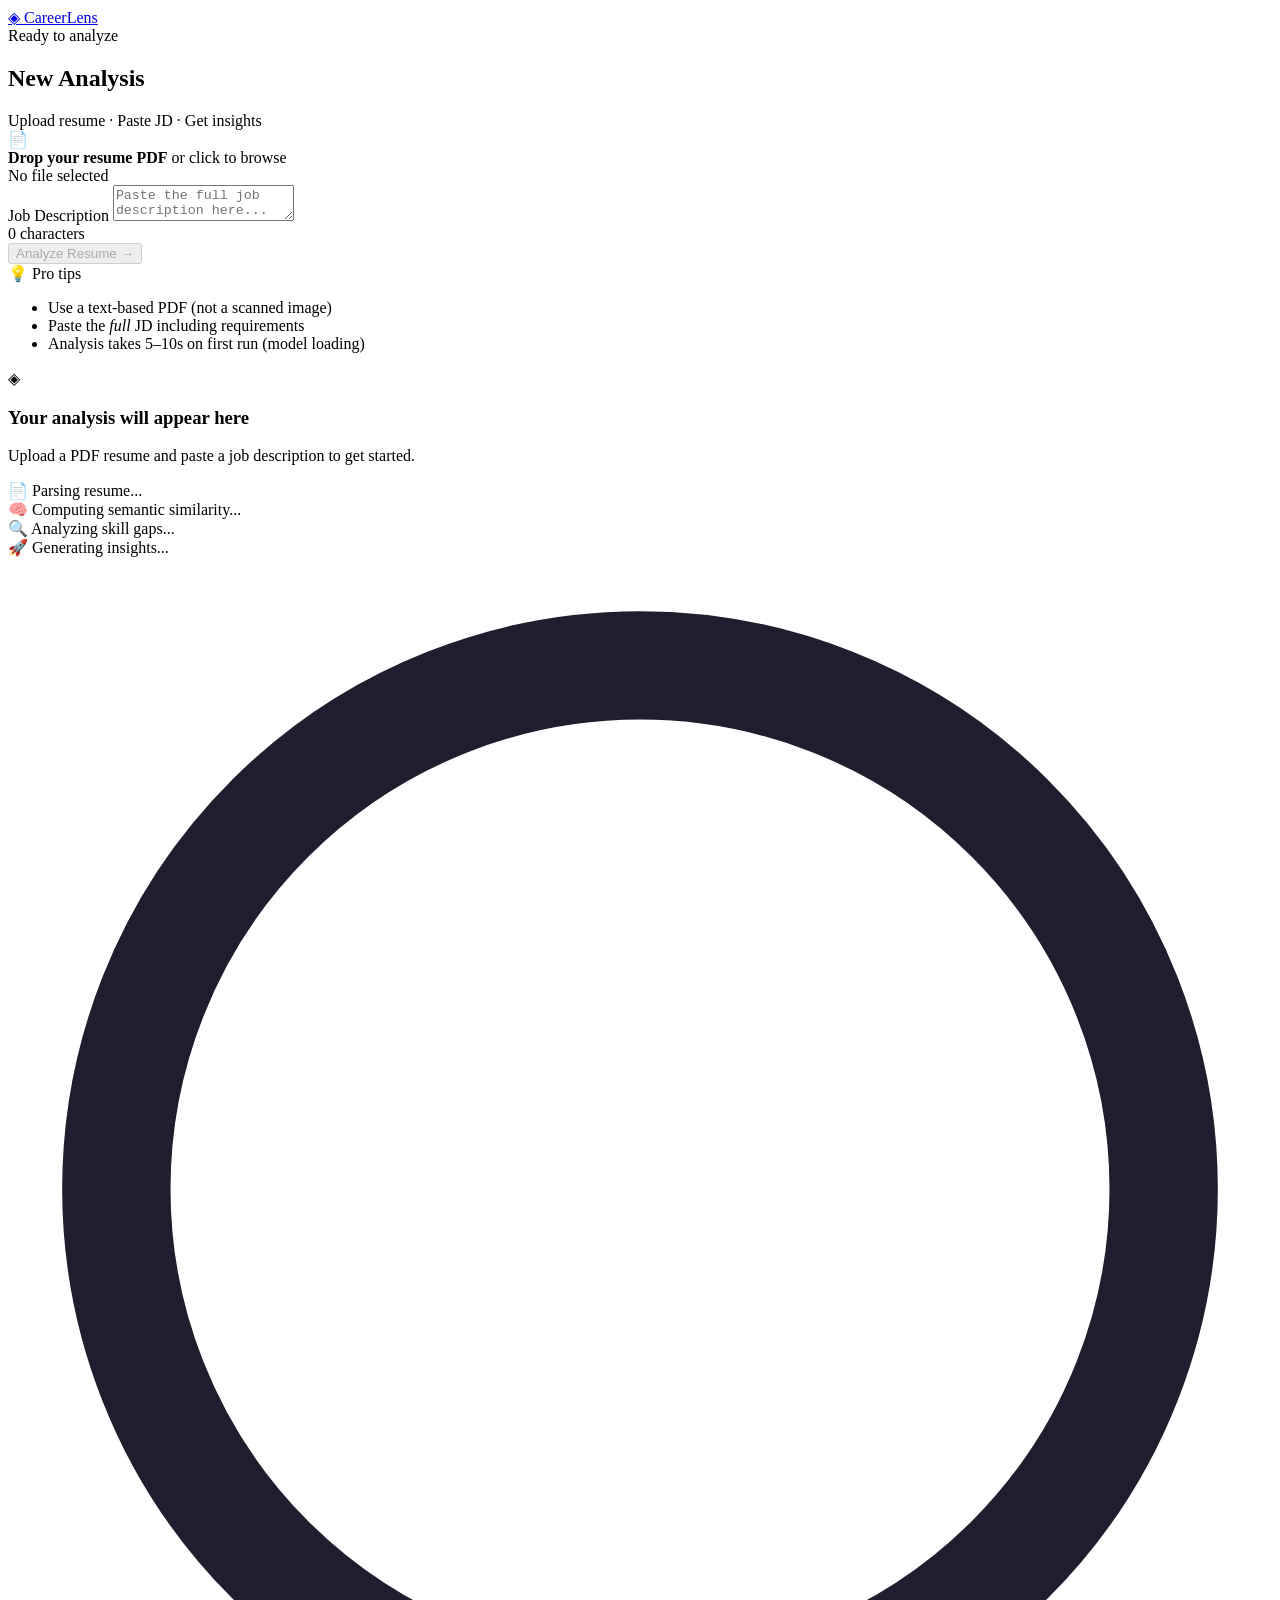
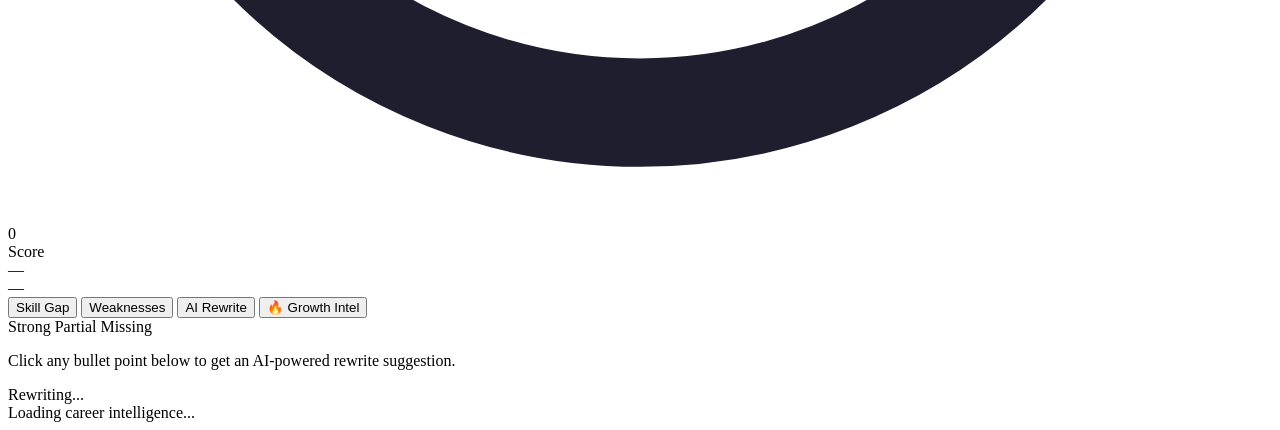
==== commit e45e64f6: "Done" ====
--- a/frontend/dashboard.html
+++ b/frontend/dashboard.html
@@ -3,144 +3,166 @@
 <head>
   <meta charset="UTF-8" />
   <meta name="viewport" content="width=device-width, initial-scale=1.0"/>
-  <title>CareerLens — AI-Powered Career Intelligence</title>
+  <title>CareerLens — Dashboard</title>
   <link rel="preconnect" href="https://fonts.googleapis.com">
   <link href="https://fonts.googleapis.com/css2?family=Syne:wght@400;600;700;800&family=DM+Sans:ital,opsz,wght@0,9..40,300;0,9..40,400;0,9..40,500;1,9..40,300&display=swap" rel="stylesheet">
-  <link rel="stylesheet" href="css/dashboard.css">
+  <link rel="stylesheet" href="/static/css/dashboard.css">
 </head>
 <body>
 
   <!-- ── NAV ── -->
-  <nav class="nav">
-    <div class="nav-logo">
-      <span class="logo-mark">◈</span>
-      <span>CareerLens</span>
-    </div>
-    <div class="nav-links">
-      <a href="#how">How it works</a>
-      <a href="#features">Features</a>
-      <a href="/dashboard" class="btn-nav">Launch App →</a>
-    </div>
+  <nav class="dash-nav">
+    <a href="/" class="nav-logo"><span class="logo-mark">◈</span> CareerLens</a>
+    <div class="nav-status" id="navStatus">Ready to analyze</div>
   </nav>
 
-  <!-- ── HERO ── -->
-  <section class="hero">
-    <div class="hero-bg">
-      <div class="blob blob-1"></div>
-      <div class="blob blob-2"></div>
-      <div class="grid-overlay"></div>
-    </div>
-    <div class="hero-content">
-      <div class="hero-badge">🔥 Career Growth Intelligence</div>
-      <h1 class="hero-title">
-        Know exactly<br>
-        <em>why</em> you're not<br>
-        getting callbacks.
-      </h1>
-      <p class="hero-sub">
-        Upload your resume. Paste the job description. Get a semantic match score,
-        skill gap heatmap, and AI-powered rewrites — in under 10 seconds.
-      </p>
-      <div class="hero-cta">
-        <a href="/dashboard" class="btn-primary">Analyze My Resume →</a>
-        <span class="hero-note">Free · No signup · No data stored</span>
+  <!-- ── MAIN LAYOUT ── -->
+  <main class="dash-layout">
+
+    <!-- ════ LEFT: INPUT PANEL ════ -->
+    <aside class="input-panel">
+      <div class="panel-header">
+        <h2>New Analysis</h2>
+        <span class="panel-sub">Upload resume · Paste JD · Get insights</span>
       </div>
-    </div>
-    <div class="hero-visual">
-      <div class="score-preview">
-        <div class="score-ring-wrap">
-          <svg viewBox="0 0 120 120" class="ring-svg">
-            <circle cx="60" cy="60" r="50" fill="none" stroke="#1a1a2e" stroke-width="10"/>
-            <circle cx="60" cy="60" r="50" fill="none" stroke="url(#grad)" stroke-width="10"
-              stroke-dasharray="314" stroke-dashoffset="94"
-              stroke-linecap="round" transform="rotate(-90 60 60)"/>
-            <defs>
-              <linearGradient id="grad" x1="0%" y1="0%" x2="100%" y2="0%">
-                <stop offset="0%" stop-color="#00d4aa"/>
-                <stop offset="100%" stop-color="#00b4d8"/>
-              </linearGradient>
-            </defs>
-          </svg>
-          <div class="ring-label">
-            <span class="ring-num">70</span>
-            <span class="ring-sub">Match Score</span>
+
+      <!-- Resume Upload -->
+      <div class="upload-zone" id="uploadZone">
+        <div class="upload-icon">📄</div>
+        <div class="upload-text">
+          <strong>Drop your resume PDF</strong>
+          <span>or click to browse</span>
+        </div>
+        <input type="file" id="resumeFile" accept=".pdf" hidden>
+        <div class="upload-file-name" id="fileName">No file selected</div>
+      </div>
+
+      <!-- Job Description -->
+      <div class="jd-section">
+        <label class="input-label">Job Description</label>
+        <textarea id="jobDescription" class="jd-textarea"
+          placeholder="Paste the full job description here...&#10;&#10;Include: title, responsibilities, required skills, nice-to-haves..."></textarea>
+        <div class="jd-char-count" id="jdCharCount">0 characters</div>
+      </div>
+
+      <!-- Submit -->
+      <button class="btn-analyze" id="analyzeBtn" disabled>
+        <span class="btn-text">Analyze Resume</span>
+        <span class="btn-icon">→</span>
+      </button>
+
+      <!-- Error -->
+      <div class="error-msg" id="errorMsg"></div>
+
+      <!-- Tips -->
+      <div class="tips-box">
+        <div class="tip-title">💡 Pro tips</div>
+        <ul>
+          <li>Use a text-based PDF (not a scanned image)</li>
+          <li>Paste the <em>full</em> JD including requirements</li>
+          <li>Analysis takes 5–10s on first run (model loading)</li>
+        </ul>
+      </div>
+    </aside>
+
+    <!-- ════ RIGHT: RESULTS ════ -->
+    <section class="results-panel" id="resultsPanel">
+
+      <!-- Empty state -->
+      <div class="empty-state" id="emptyState">
+        <div class="empty-icon">◈</div>
+        <h3>Your analysis will appear here</h3>
+        <p>Upload a PDF resume and paste a job description to get started.</p>
+      </div>
+
+      <!-- Loading state -->
+      <div class="loading-state hidden" id="loadingState">
+        <div class="loader-ring"></div>
+        <div class="loader-steps">
+          <div class="loader-step active" id="step1">📄 Parsing resume...</div>
+          <div class="loader-step" id="step2">🧠 Computing semantic similarity...</div>
+          <div class="loader-step" id="step3">🔍 Analyzing skill gaps...</div>
+          <div class="loader-step" id="step4">🚀 Generating insights...</div>
+        </div>
+      </div>
+
+      <!-- Results (hidden until data loads) -->
+      <div class="results-content hidden" id="resultsContent">
+
+        <!-- ── SCORE HEADER ── -->
+        <div class="results-header">
+          <div class="score-section">
+            <div class="score-ring-container">
+              <svg viewBox="0 0 140 140" class="score-ring-svg" id="scoreRingSvg">
+                <circle cx="70" cy="70" r="58" fill="none" stroke="#1e1e2e" stroke-width="12"/>
+                <circle cx="70" cy="70" r="58" fill="none" id="scoreArc"
+                  stroke="#00d4aa" stroke-width="12"
+                  stroke-dasharray="364.4" stroke-dashoffset="364.4"
+                  stroke-linecap="round"
+                  transform="rotate(-90 70 70)"/>
+              </svg>
+              <div class="score-center">
+                <div class="score-number" id="scoreNumber">0</div>
+                <div class="score-label" id="scoreLabel">Score</div>
+              </div>
+            </div>
+            <div class="score-meta">
+              <div class="score-role" id="scoreRole">—</div>
+              <div class="score-badge" id="scoreBadge">—</div>
+              <div class="score-id" id="scoreId"></div>
+            </div>
           </div>
         </div>
-        <div class="preview-pills">
-          <div class="pill missing">React ✗</div>
-          <div class="pill strong">Python ✓</div>
-          <div class="pill partial">Docker ~</div>
-          <div class="pill missing">AWS ✗</div>
-          <div class="pill strong">SQL ✓</div>
-          <div class="pill strong">FastAPI ✓</div>
+
+        <!-- ── TABS ── -->
+        <div class="tab-bar">
+          <button class="tab-btn active" data-tab="skills">Skill Gap</button>
+          <button class="tab-btn" data-tab="weaknesses">Weaknesses</button>
+          <button class="tab-btn" data-tab="rewrite">AI Rewrite</button>
+          <button class="tab-btn" data-tab="insights">🔥 Growth Intel</button>
         </div>
+
+        <!-- ── TAB: SKILLS ── -->
+        <div class="tab-panel active" id="tab-skills">
+          <div class="heatmap-legend">
+            <span class="legend-item"><span class="dot dot-strong"></span>Strong</span>
+            <span class="legend-item"><span class="dot dot-partial"></span>Partial</span>
+            <span class="legend-item"><span class="dot dot-missing"></span>Missing</span>
+          </div>
+          <div class="skill-heatmap" id="skillHeatmap"></div>
+        </div>
+
+        <!-- ── TAB: WEAKNESSES ── -->
+        <div class="tab-panel hidden" id="tab-weaknesses">
+          <div class="weakness-list" id="weaknessList"></div>
+        </div>
+
+        <!-- ── TAB: REWRITE ── -->
+        <div class="tab-panel hidden" id="tab-rewrite">
+          <div class="rewrite-intro">
+            <p>Click any bullet point below to get an AI-powered rewrite suggestion.</p>
+          </div>
+          <div class="bullet-list" id="bulletList"></div>
+          <div class="rewrite-panel hidden" id="rewritePanel">
+            <div class="rewrite-loading hidden" id="rewriteLoading">
+              <div class="mini-loader"></div> Rewriting...
+            </div>
+            <div class="rewrite-result" id="rewriteResult"></div>
+          </div>
+        </div>
+
+        <!-- ── TAB: INSIGHTS ── -->
+        <div class="tab-panel hidden" id="tab-insights">
+          <div class="insights-container" id="insightsContainer">
+            <div class="insights-loading">Loading career intelligence...</div>
+          </div>
+        </div>
+
       </div>
-    </div>
-  </section>
+    </section>
 
-  <!-- ── HOW IT WORKS ── -->
-  <section class="steps" id="how">
-    <h2 class="section-title">Three steps. Real insights.</h2>
-    <div class="steps-grid">
-      <div class="step-card">
-        <div class="step-num">01</div>
-        <div class="step-icon">📄</div>
-        <h3>Upload Your Resume</h3>
-        <p>Drop your PDF resume. Our parser extracts structured content using PyMuPDF.</p>
-      </div>
-      <div class="step-card">
-        <div class="step-num">02</div>
-        <div class="step-icon">🔍</div>
-        <h3>Paste the Job Description</h3>
-        <p>Our NLP pipeline runs semantic similarity + zero-shot skill classification.</p>
-      </div>
-      <div class="step-card">
-        <div class="step-num">03</div>
-        <div class="step-icon">🚀</div>
-        <h3>Get Career Intelligence</h3>
-        <p>Score, skill gap heatmap, rewrite suggestions, and a personalized growth roadmap.</p>
-      </div>
-    </div>
-  </section>
+  </main>
 
-  <!-- ── FEATURES ── -->
-  <section class="features" id="features">
-    <h2 class="section-title">Built different.</h2>
-    <div class="feat-grid">
-      <div class="feat-card feat-large">
-        <div class="feat-tag">Core</div>
-        <h3>Semantic Match Score</h3>
-        <p>Sentence-transformer embeddings — not just keyword counting. We understand meaning, not just words.</p>
-        <div class="feat-bar">
-          <div class="feat-bar-fill" style="width:70%"></div>
-        </div>
-        <span class="feat-score">70/100</span>
-      </div>
-      <div class="feat-card">
-        <div class="feat-tag">Visual</div>
-        <h3>Skill Gap Heatmap</h3>
-        <p>See every missing and matched skill at a glance. Color-coded by status.</p>
-      </div>
-      <div class="feat-card">
-        <div class="feat-tag">AI Rewrite</div>
-        <h3>Bullet Point Optimizer</h3>
-        <p>Click any weak bullet. Get a stronger version with action verbs + quantified impact.</p>
-      </div>
-      <div class="feat-card feat-highlight">
-        <div class="feat-tag">🔥 Unique</div>
-        <h3>Career Growth Intelligence</h3>
-        <p>Ranked learning paths, time estimates, free resources, and projected score improvement.</p>
-      </div>
-    </div>
-  </section>
-
-  <!-- ── FOOTER ── -->
-  <footer class="footer">
-    <div class="footer-logo">◈ CareerLens</div>
-    <p>Built with FastAPI · sentence-transformers · PyMuPDF · spaCy</p>
-    <p class="footer-small">Open source · Deploy free on Render + GitHub Pages</p>
-  </footer>
-
-  <script src="js/dashboard.js"></script>
+  <script src="/static/js/dashboard.js"></script>
 </body>
 </html>
